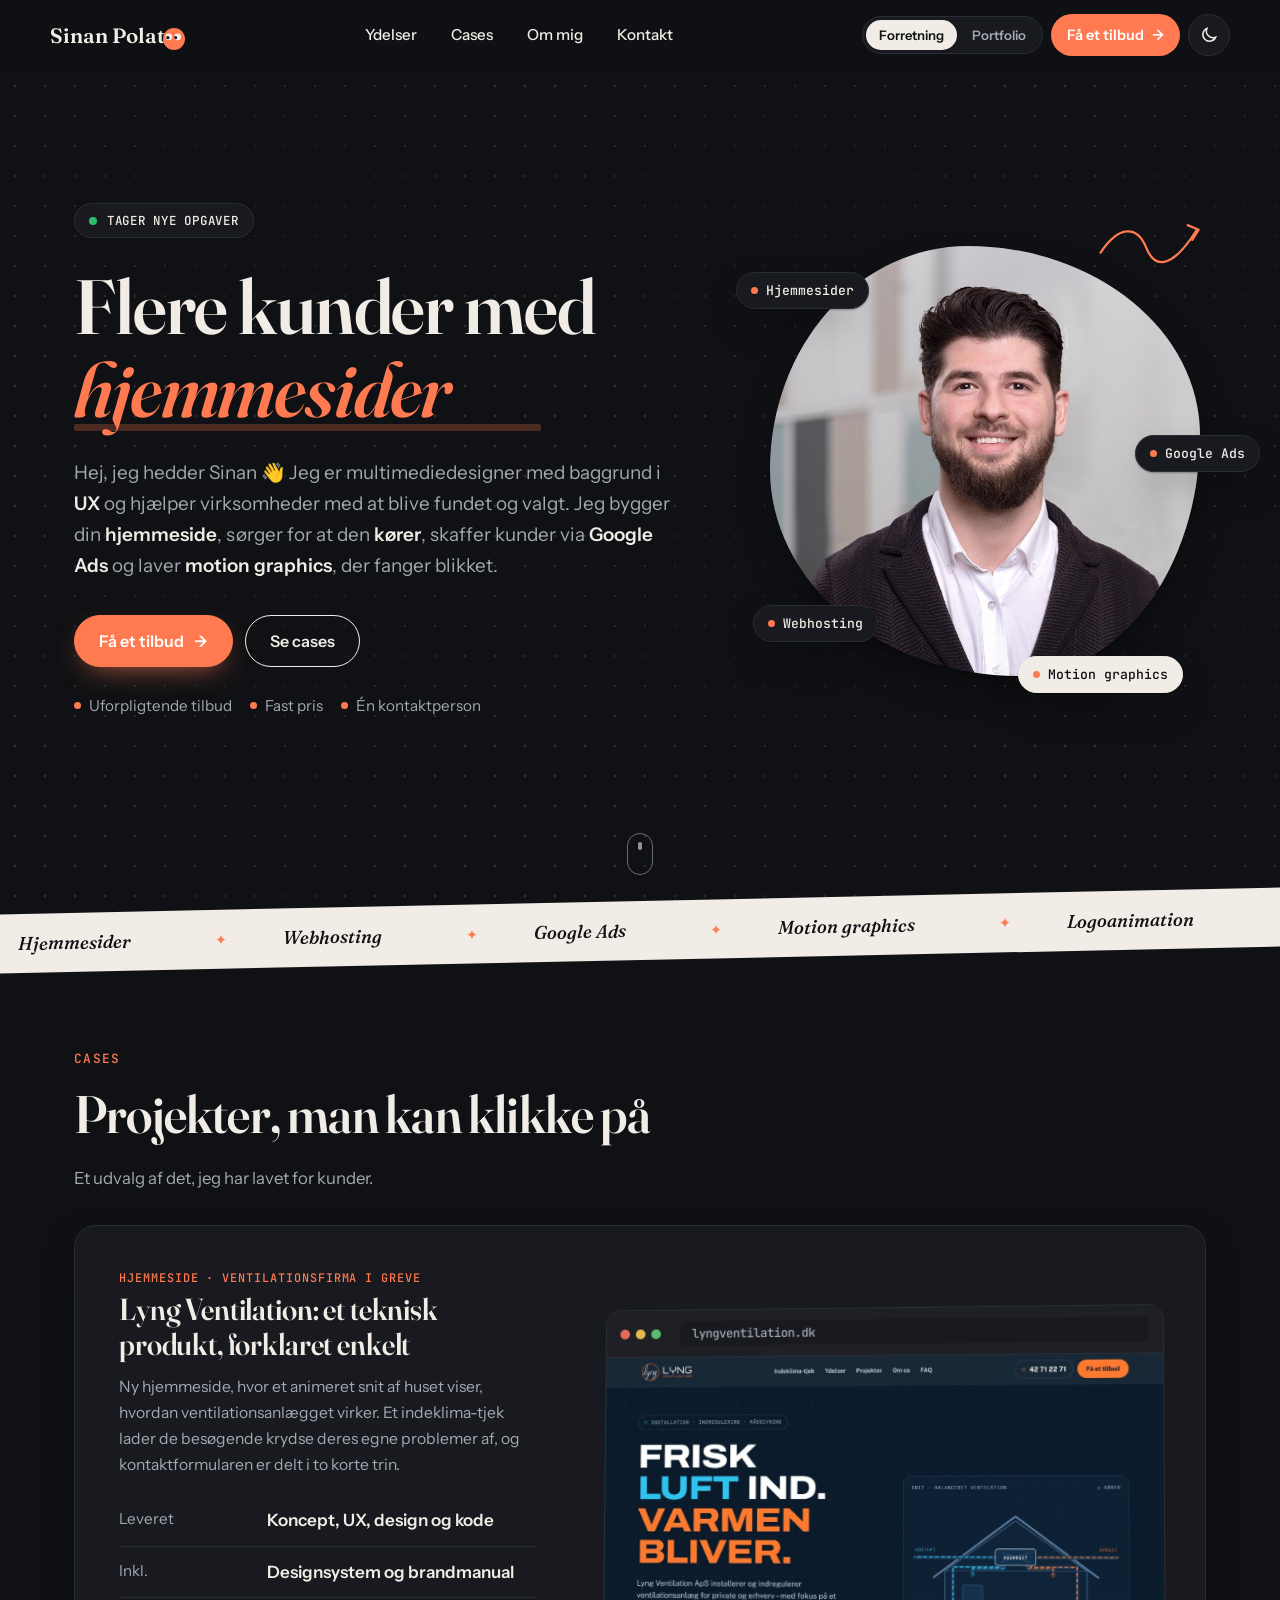
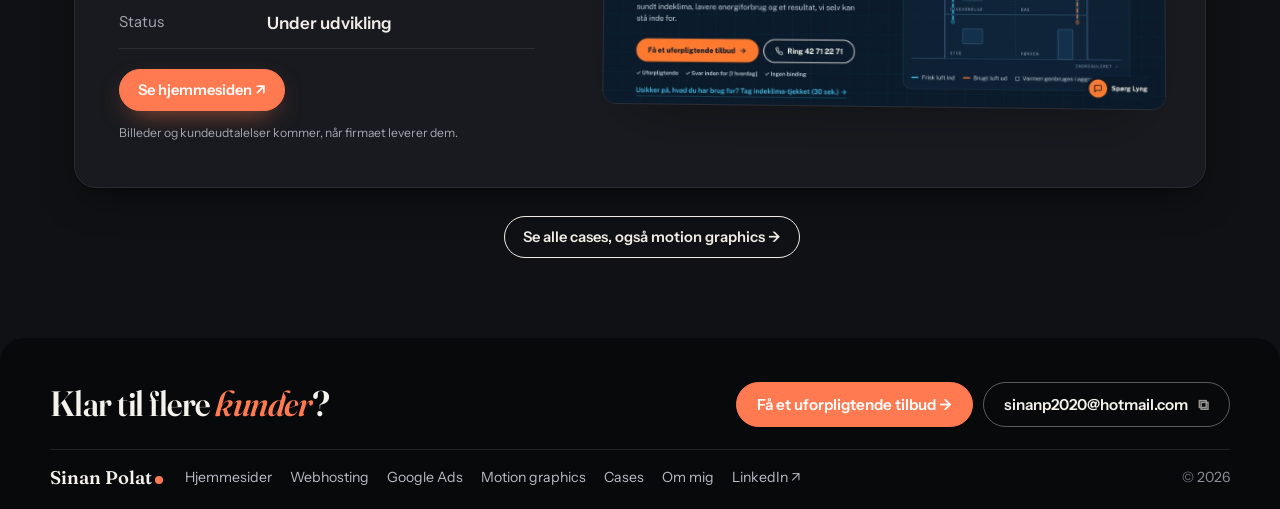
==== index.html @ a7963fed "Hurtig kontaktformular, rettelser og faner" ====
<!doctype html>
<html lang="da" data-theme="dark">
<head>
<meta charset="utf-8">
<meta name="viewport" content="width=device-width, initial-scale=1">
<title>Sinan Polat – hjemmesider, webhosting, Google Ads og motion graphics</title>
<meta name="description" content="Jeg hjælper virksomheder med hjemmesider, webhosting, Google Ads og motion graphics. Design og UX, der gør det let for kunderne at forstå, hvad du tilbyder, og tage kontakt.">
<link rel="canonical" href="https://sinanp.dk/">
<meta property="og:type" content="website">
<meta property="og:locale" content="da_DK">
<meta property="og:site_name" content="Sinan Polat">
<meta property="og:title" content="Sinan Polat – hjemmesider, webhosting, Google Ads og motion graphics">
<meta property="og:description" content="Jeg hjælper virksomheder med hjemmesider, webhosting, Google Ads og motion graphics. Design og UX, der gør det let for kunderne at forstå, hvad du tilbyder, og tage kontakt.">
<meta property="og:url" content="https://sinanp.dk/">
<meta property="og:image" content="https://sinanp.dk/assets/img/og.jpg">
<meta name="twitter:card" content="summary_large_image">
<meta name="theme-color" content="#101114">
<link rel="icon" href="assets/img/favicon.svg" type="image/svg+xml">
<link rel="apple-touch-icon" href="assets/img/apple-touch-icon.png">
<link rel="preconnect" href="https://fonts.googleapis.com">
<link rel="preconnect" href="https://fonts.gstatic.com" crossorigin>
<link rel="stylesheet" href="https://fonts.googleapis.com/css2?family=Fraunces:ital,opsz,wght@0,9..144,500..700;1,9..144,500..700&family=Instrument+Sans:wght@400;500;600&family=JetBrains+Mono:wght@500&display=swap">
<link rel="stylesheet" href="assets/base.css?v=4">
<link rel="stylesheet" href="assets/dot.css?v=4">
<link rel="stylesheet" href="assets/biz.css?v=4">
<script>
  /* Mørkt tema som standard. Har den besøgende valgt lyst, huskes det. */
  (function(){try{var t=localStorage.getItem('tema-sinanp');if(t==='light')document.documentElement.dataset.theme='light';}catch(e){}})();
</script>
<script type="application/ld+json">{"@context": "https://schema.org", "@graph": [{"@type": "ProfessionalService", "@id": "https://sinanp.dk/#business", "name": "Sinan Polat", "url": "https://sinanp.dk/", "image": "https://sinanp.dk/assets/img/og.jpg", "logo": "https://sinanp.dk/assets/img/apple-touch-icon.png", "description": "Hjemmesider, webhosting, Google Ads og motion graphics til virksomheder.", "email": "sinanp2020@hotmail.com", "areaServed": "DK", "sameAs": ["https://www.linkedin.com/in/sinan-polat-sp"], "hasOfferCatalog": {"@type": "OfferCatalog", "name": "Ydelser", "itemListElement": [{"@type": "Offer", "itemOffered": {"@type": "Service", "name": "Hjemmesider", "url": "https://sinanp.dk/ydelser/hjemmeside/"}}, {"@type": "Offer", "itemOffered": {"@type": "Service", "name": "Webhosting", "url": "https://sinanp.dk/ydelser/webhosting/"}}, {"@type": "Offer", "itemOffered": {"@type": "Service", "name": "Google Ads", "url": "https://sinanp.dk/ydelser/google-ads/"}}, {"@type": "Offer", "itemOffered": {"@type": "Service", "name": "Motion graphics", "url": "https://sinanp.dk/ydelser/motion-graphics/"}}]}}, {"@type": "WebSite", "@id": "https://sinanp.dk/#website", "url": "https://sinanp.dk/", "name": "Sinan Polat", "inLanguage": "da-DK"}]}</script>
</head>
<body>
<a class="skip" href="#indhold">Spring til indhold</a>
<div class="progress" aria-hidden="true"></div>
<header class="site-header">
  <a class="brand" href="./" aria-label="Sinan Polat – forside">Sinan Polat<span class="dot"></span></a>
  <nav class="nav" id="nav" aria-label="Hovedmenu"><a href="ydelser/">Ydelser</a><a href="cases/">Cases</a><a href="om/">Om mig</a><a href="kontakt/">Kontakt</a><a class="nav-switch" href="https://portfolio.sinanp.dk/">Portfolio ↗</a></nav>
  <div class="header-tools">
    <nav class="site-tabs" aria-label="Skift side"><a class="on" href="./" aria-current="true">Forretning</a><a href="https://portfolio.sinanp.dk/">Portfolio</a></nav>
    <a class="cv-link" href="kontakt/">Få et tilbud <span class="arr" aria-hidden="true">→</span></a>
    <button class="icon-btn" id="themeToggle" type="button" aria-label="Skift mellem lyst og mørkt tema">
      <svg class="i-sun" viewBox="0 0 24 24" aria-hidden="true"><circle cx="12" cy="12" r="4.2"/><path d="M12 2v2.5M12 19.5V22M2 12h2.5M19.5 12H22M4.9 4.9l1.8 1.8M17.3 17.3l1.8 1.8M4.9 19.1l1.8-1.8M17.3 6.7l1.8-1.8"/></svg>
      <svg class="i-moon" viewBox="0 0 24 24" aria-hidden="true"><path d="M20 14.5A8 8 0 0 1 9.5 4a8 8 0 1 0 10.5 10.5Z"/></svg>
    </button>
    <button class="icon-btn menu-btn" id="menuBtn" type="button" aria-label="Åbn menu" aria-expanded="false" aria-controls="nav"><span></span><span></span></button>
  </div>
</header>
<main id="top">
  <section class="hero" id="indhold">
    <canvas class="hero-field" aria-hidden="true"></canvas>
    <div class="hero-inner">
      <div class="hero-text">
        <p class="status reveal"><span class="pulse"></span>Tager nye opgaver</p>
        <h1 class="reveal">Flere kunder med <span class="rotator" aria-live="polite"><span class="rotator-word" data-words="hjemmesider|Google Ads|motion graphics|webhosting">hjemmesider</span></span></h1>
        <p class="lead reveal">Hej, jeg hedder Sinan 👋 Jeg er multimediedesigner med baggrund i <strong>UX</strong> og hjælper virksomheder med at blive fundet og valgt. Jeg bygger din <strong>hjemmeside</strong>, sørger for at den <strong>kører</strong>, skaffer kunder via <strong>Google Ads</strong> og laver <strong>motion graphics</strong>, der fanger blikket.</p>
        <p class="actions reveal">
          <a class="button magnetic" href="kontakt/">Få et tilbud <span aria-hidden="true">→</span></a>
          <a class="button ghost magnetic" href="#cases">Se cases</a>
        </p>
        <ul class="hero-trust reveal"><li>Uforpligtende tilbud</li><li>Fast pris</li><li>Én kontaktperson</li></ul>
      </div>
      <div class="hero-visual reveal" data-parallax>
        <div class="portrait"><img src="assets/img/sinan-polat.jpg" alt="Portræt af Sinan Polat" width="800" height="800"></div>
        <span class="chip c1" data-depth="18">Hjemmesider</span>
        <span class="chip c2" data-depth="-14">Google Ads</span>
        <span class="chip c3" data-depth="22">Webhosting</span>
        <span class="chip c4" data-depth="-20">Motion graphics</span>
        <svg class="scribble" viewBox="0 0 120 60" aria-hidden="true"><path d="M5 40c20-30 40-30 50-5s30 20 55-20"/><path d="M100 10l12 5-7 11"/></svg>
      </div>
    </div>
    <a class="scroll-hint" href="#cases" aria-label="Scroll ned"><span></span></a>
  </section>

  <div class="marquee" aria-label="Det kan jeg hjælpe med">
    <div class="marquee-track">
      <span>Hjemmesider</span><span>Webhosting</span><span>Google Ads</span><span>Motion graphics</span><span>Logoanimation</span><span>UX og brugerrejser</span><span>SEO</span><span>Video til sociale medier</span><span>Domæne og DNS</span><span>Hjemmesider</span><span>Webhosting</span><span>Google Ads</span><span>Motion graphics</span><span>Logoanimation</span><span>UX og brugerrejser</span><span>SEO</span><span>Video til sociale medier</span><span>Domæne og DNS</span>
    </div>
  </div>

  <section id="cases" class="section cases">
    <div class="section-head">
      <p class="eyebrow reveal">Cases</p>
      <h2 class="reveal">Projekter, man kan klikke på</h2>
      <p class="lead small reveal">Et udvalg af det, jeg har lavet for kunder.</p>
    </div>
    <div class="concept proto reveal">
      <div class="concept-side">
        <p class="kicker">Hjemmeside · Ventilationsfirma i Greve</p>
        <h3 class="proto-title">Lyng Ventilation: et teknisk produkt, forklaret enkelt</h3>
        <p class="proto-text">Ny hjemmeside, hvor et animeret snit af huset viser, hvordan ventilationsanlægget virker. Et indeklima-tjek lader de besøgende krydse deres egne problemer af, og kontaktformularen er delt i to korte trin.</p>
        <dl class="facts">
          <div><dt>Leveret</dt><dd>Koncept, UX, design og kode</dd></div>
          <div><dt>Inkl.</dt><dd>Designsystem og brandmanual</dd></div>
          <div><dt>Status</dt><dd>Under udvikling</dd></div>
        </dl>
        <p class="card-actions"><a class="button small" href="https://portfolio.sinanp.dk/lyng-ventilation/" target="_blank" rel="noopener">Se hjemmesiden ↗</a></p>
        <p class="mock-note">Billeder og kundeudtalelser kommer, når firmaet leverer dem.</p>
      </div>
      <a class="browser proto-shot" href="https://portfolio.sinanp.dk/lyng-ventilation/" target="_blank" rel="noopener" aria-label="Åbn Lyng Ventilations hjemmeside i en ny fane">
        <div class="browser-bar"><i></i><i></i><i></i><span>lyngventilation.dk</span></div>
        <div class="proto-frame"><img src="assets/img/lyng-ventilation.jpg" alt="Forsiden af Lyng Ventilations hjemmeside med overskriften Frisk luft ind. Varmen bliver." loading="lazy" width="1400" height="875"><span class="proto-cta">Se hjemmesiden ↗</span></div>
      </a>
    </div>
    <p class="see-all reveal"><a class="button ghost small" href="cases/">Se alle cases, også motion graphics →</a></p>
  </section>

</main>
<footer id="kontakt" class="contact mini">
  <div class="contact-inner">
    <div class="mini-cta">
      <h2>Klar til flere <em>kunder</em>?</h2>
      <div class="mini-actions">
        <a class="button light magnetic" href="kontakt/">Få et uforpligtende tilbud →</a>
        <button class="button ghost-light" type="button" id="copyMail"><span class="copy-label">sinanp2020@hotmail.com</span><span class="copy-ico" aria-hidden="true">⧉</span></button>
      </div>
    </div>
    <div class="mini-foot">
      <a class="foot-brand" href="./">Sinan Polat<i></i></a>
      <nav aria-label="Footer"><a href="ydelser/hjemmeside/">Hjemmesider</a><a href="ydelser/webhosting/">Webhosting</a><a href="ydelser/google-ads/">Google Ads</a><a href="ydelser/motion-graphics/">Motion graphics</a><a href="cases/">Cases</a><a href="om/">Om mig</a><a href="https://www.linkedin.com/in/sinan-polat-sp" target="_blank" rel="noopener">LinkedIn ↗</a></nav>
      <span class="fine-mini">© <span data-year>2026</span></span>
    </div>
  </div>
</footer>
<div class="toast" role="status" aria-live="polite"></div>
<div class="cta-bar" aria-label="Hurtig kontakt"><a class="button" href="kontakt/">Få et uforpligtende tilbud →</a></div>
<script src="assets/site.js?v=4" defer></script>
<script src="assets/dot.js?v=4" defer></script>
</body>
</html>
---- assets/base.css ----
/* =========================================================
   Sinan Polat – portfolio
   ========================================================= */
:root{
  --bg:#F5F2EC; --surface:#FFFFFF; --ink:#15171C; --muted:#5B606B; --line:#E2DDD3;
  --accent:#E9532B; --accent-ink:#FFFFFF; --tint:#ECE6DB; --stage:#E9E3D8;
  --shadow:0 1px 2px rgba(20,20,30,.06),0 12px 32px -12px rgba(20,20,30,.18);
  --serif:"Fraunces",Georgia,serif;
  --sans:"Instrument Sans","Helvetica Neue",Arial,sans-serif;
  --mono:"JetBrains Mono",ui-monospace,Menlo,monospace;
  --max:1180px; --r:14px;
  --ease:cubic-bezier(.2,.7,.2,1);
  color-scheme:light;
}
:root[data-theme="dark"]{
  --bg:#101114; --surface:#181A1F; --ink:#F1EDE6; --muted:#A3A7B0; --line:#2A2D34;
  --accent:#FF7A50; --accent-ink:#15171C; --tint:#1E2026; --stage:#1C1E24;
  --shadow:0 1px 2px rgba(0,0,0,.3),0 16px 40px -14px rgba(0,0,0,.6);
  color-scheme:dark;
}
@media (prefers-color-scheme:dark){
  :root:not([data-theme="light"]){
    --bg:#101114; --surface:#181A1F; --ink:#F1EDE6; --muted:#A3A7B0; --line:#2A2D34;
    --accent:#FF7A50; --accent-ink:#15171C; --tint:#1E2026; --stage:#1C1E24;
    --shadow:0 1px 2px rgba(0,0,0,.3),0 16px 40px -14px rgba(0,0,0,.6);
    color-scheme:dark;
  }
}

*{box-sizing:border-box}
html{scroll-behavior:smooth;scroll-padding-top:84px}
html{overflow-x:hidden}
@supports (overflow:clip){html{overflow-x:clip}}
body{margin:0;background:var(--bg);color:var(--ink);font:400 17px/1.65 var(--sans);-webkit-font-smoothing:antialiased;overflow-x:clip;transition:background .4s,color .4s}
img{max-width:100%}
a{color:inherit}
:focus-visible{outline:3px solid var(--accent);outline-offset:3px;border-radius:6px}
::selection{background:var(--accent);color:var(--accent-ink)}
h1,h2,h3{font-family:var(--serif);font-weight:600;line-height:1.08;margin:0;letter-spacing:-.015em;font-variation-settings:"opsz" 120}
h1{font-size:clamp(2.5rem,6vw,4.9rem)}
h2{font-size:clamp(2rem,4.2vw,3.3rem);margin-bottom:.45em}
h3{font-size:1.22rem;letter-spacing:-.005em}
em{font-style:italic;color:var(--accent)}
p{margin:0 0 1em;max-width:66ch}
.skip{position:absolute;left:-999px;top:8px;background:var(--ink);color:var(--bg);padding:8px 14px;border-radius:8px;z-index:200}
.skip:focus{left:8px}

/* ---------- progress + header ---------- */
.progress{position:fixed;inset:0 0 auto 0;height:3px;background:var(--accent);transform-origin:0 50%;transform:scaleX(0);z-index:100}
.site-header{position:sticky;top:0;z-index:50;display:flex;align-items:center;justify-content:space-between;gap:24px;padding:14px max(24px,calc((100vw - var(--max))/2));background:color-mix(in srgb,var(--bg) 78%,transparent);backdrop-filter:blur(14px);-webkit-backdrop-filter:blur(14px);border-bottom:1px solid transparent;transition:border-color .3s,background .4s}
.site-header.scrolled{border-color:var(--line)}
.brand{font:600 1.3rem var(--serif);text-decoration:none;display:inline-flex;align-items:center;gap:2px}
.brand .dot{width:8px;height:8px;border-radius:50%;background:var(--accent);margin-left:3px;margin-top:8px;transition:transform .4s var(--ease)}
.brand:hover .dot{transform:scale(1.8)}
.nav{display:flex;gap:6px}
.nav a{text-decoration:none;font-weight:500;font-size:.95rem;padding:8px 14px;border-radius:999px;transition:background .2s,color .2s}
.nav a:hover{background:var(--tint)}
.nav a.active{background:var(--ink);color:var(--bg)}
.header-tools{display:flex;gap:8px;align-items:center}
.icon-btn{width:42px;height:42px;border-radius:50%;border:1px solid var(--line);background:var(--surface);color:var(--ink);display:grid;place-items:center;cursor:pointer;transition:transform .3s var(--ease)}
.icon-btn:hover{transform:rotate(-15deg)}
.icon-btn svg{width:20px;height:20px;fill:none;stroke:currentColor;stroke-width:1.8;stroke-linecap:round}
.i-moon{display:none}
:root[data-theme="dark"] .i-sun{display:none} :root[data-theme="dark"] .i-moon{display:block}
@media (prefers-color-scheme:dark){:root:not([data-theme="light"]) .i-sun{display:none}:root:not([data-theme="light"]) .i-moon{display:block}}
.menu-btn{display:none}
.cv-link{display:inline-flex;align-items:center;gap:6px;height:42px;padding:0 16px;border-radius:999px;background:var(--ink);color:var(--bg);text-decoration:none;font:600 .9rem var(--sans);white-space:nowrap;transition:background .25s,color .25s}
.cv-link:hover{background:var(--accent);color:var(--accent-ink)}
.menu-btn span{display:block;width:16px;height:2px;background:currentColor;border-radius:2px;transition:transform .3s}
.menu-btn{flex-direction:column;justify-content:center;align-items:center;gap:5px}

/* ---------- buttons ---------- */
.button{display:inline-flex;align-items:center;gap:10px;background:var(--ink);color:var(--bg);text-decoration:none;font:600 1rem var(--sans);padding:15px 24px;border-radius:999px;border:1.5px solid var(--ink);cursor:pointer;transition:background .25s,color .25s,border-color .25s,transform .25s var(--ease)}
.button:hover{background:var(--accent);border-color:var(--accent);color:var(--accent-ink)}
.button.ghost{background:transparent;color:var(--ink)}
.button.ghost:hover{background:var(--ink);color:var(--bg);border-color:var(--ink)}
.button.light{background:#F5F2EC;color:#15171C;border-color:#F5F2EC}
.button.light:hover{background:var(--accent);border-color:var(--accent);color:#fff}
.button.ghost-light{background:transparent;color:#F5F2EC;border-color:rgba(245,242,236,.35)}
.button.ghost-light:hover{border-color:#F5F2EC;background:rgba(245,242,236,.08)}

/* ---------- hero ---------- */
.hero{position:relative;min-height:calc(100svh - 70px);display:flex;align-items:center;padding:40px 0 90px;overflow:hidden}
.hero-field{position:absolute;inset:0;width:100%;height:100%;pointer-events:none}
.hero-inner{position:relative;width:100%;max-width:var(--max);margin:0 auto;padding:0 24px;display:grid;grid-template-columns:1.25fr .9fr;gap:clamp(32px,6vw,80px);align-items:center}
.status{display:inline-flex;align-items:center;gap:10px;font:500 .78rem var(--mono);text-transform:uppercase;letter-spacing:.06em;background:var(--surface);border:1px solid var(--line);padding:8px 14px;border-radius:999px;margin-bottom:28px}
.pulse{width:8px;height:8px;border-radius:50%;background:#2DBE6C;box-shadow:0 0 0 0 rgba(45,190,108,.6);animation:pulse 2s infinite}
@keyframes pulse{70%{box-shadow:0 0 0 10px rgba(45,190,108,0)}100%{box-shadow:0 0 0 0 rgba(45,190,108,0)}}
.rotator{display:inline-block;position:relative;color:var(--accent);font-style:italic;white-space:nowrap}
.rotator-word{display:inline-block;transition:opacity .35s,transform .35s var(--ease),filter .35s}
.rotator-word.out{opacity:0;transform:translateY(-.35em);filter:blur(4px)}
.rotator-word.in{opacity:0;transform:translateY(.35em);filter:blur(4px)}
.rotator::after{content:"";position:absolute;left:0;right:0;bottom:.02em;height:.09em;background:currentColor;opacity:.25;border-radius:2px}
.lead{font-size:1.18rem;color:var(--muted);margin-top:1.3em;max-width:56ch}
.lead strong{color:var(--ink);font-weight:600}
.lead.small{font-size:1.05rem;margin-top:0}
.actions{display:flex;flex-wrap:wrap;gap:12px;margin-top:2em}

.hero-visual{position:relative;justify-self:center;width:min(100%,430px)}
.portrait{position:relative;aspect-ratio:1;border-radius:46% 54% 42% 58% / 52% 44% 56% 48%;overflow:hidden;box-shadow:var(--shadow);animation:blob 14s ease-in-out infinite;background:var(--tint)}
.portrait img{width:100%;height:100%;object-fit:cover;display:block;transform:scale(1.04)}
@keyframes blob{50%{border-radius:56% 44% 54% 46% / 44% 56% 44% 56%}}
.chip{position:absolute;font:500 .82rem var(--mono);background:var(--surface);color:var(--ink);border:1px solid var(--line);padding:9px 14px;border-radius:999px;box-shadow:var(--shadow);white-space:nowrap;transition:transform .5s var(--ease);will-change:transform}
.c1{top:6%;left:-8%} .c2{top:44%;right:-14%} .c3{bottom:8%;left:-4%} .c4{bottom:-4%;right:4%;background:var(--ink);color:var(--bg);border-color:var(--ink)}
.chip::before{content:"";display:inline-block;width:7px;height:7px;border-radius:50%;background:var(--accent);margin-right:8px;vertical-align:1px}
.scribble{position:absolute;top:-30px;right:-6px;width:110px;fill:none;stroke:var(--accent);stroke-width:2.5;stroke-linecap:round;stroke-linejoin:round;stroke-dasharray:260;stroke-dashoffset:260;animation:draw 1.6s .9s var(--ease) forwards}
@keyframes draw{to{stroke-dashoffset:0}}
.scroll-hint{position:absolute;left:50%;bottom:26px;width:26px;height:42px;border:1.5px solid var(--muted);border-radius:14px;transform:translateX(-50%);opacity:.6}
.scroll-hint span{position:absolute;left:50%;top:8px;width:4px;height:8px;margin-left:-2px;border-radius:2px;background:var(--ink);animation:wheel 1.8s infinite}
@keyframes wheel{0%{opacity:0;transform:translateY(0)}30%{opacity:1}100%{opacity:0;transform:translateY(12px)}}

/* ---------- marquee ---------- */
.marquee{overflow:hidden;background:var(--ink);color:var(--bg);padding:18px 0;transform:rotate(-1.2deg);margin:0 -10px;position:relative;z-index:2}
.marquee-track{display:flex;width:max-content;animation:marq 38s linear infinite}
.marquee:hover .marquee-track{animation-play-state:paused}
.marquee span{font:500 1.15rem var(--serif);font-style:italic;padding:0 28px;white-space:nowrap;display:flex;align-items:center;gap:56px}
.marquee span::after{content:"✦";font-style:normal;color:var(--accent);font-size:.9rem;margin-left:28px}
@keyframes marq{to{transform:translateX(-50%)}}

/* ---------- sections ---------- */
.section{max-width:var(--max);margin:0 auto;padding:clamp(72px,10vw,130px) 24px 0}
.eyebrow{font:500 .8rem var(--mono);text-transform:uppercase;letter-spacing:.1em;color:var(--accent);margin-bottom:18px}
.section-head{margin-bottom:44px}
.section-head.row{display:flex;justify-content:space-between;align-items:flex-end;gap:32px;flex-wrap:wrap}

/* about */
.about{display:grid;grid-template-columns:1fr 1.1fr;gap:clamp(32px,6vw,80px);align-items:center}
.about-photo{position:relative;border-radius:var(--r);overflow:hidden;box-shadow:var(--shadow);aspect-ratio:4/4.4}
.about-photo img{width:100%;height:100%;object-fit:cover;object-position:35% 50%;display:block;transition:transform 1.2s var(--ease)}
.about-photo:hover img{transform:scale(1.04)}
.photo-tag{position:absolute;left:16px;bottom:16px;font:500 .75rem var(--mono);background:rgba(21,23,28,.75);color:#fff;padding:7px 12px;border-radius:999px;backdrop-filter:blur(6px)}
.about-text p{color:var(--muted)} .about-text p strong{color:var(--ink)}
.principles{list-style:none;padding:0;margin:28px 0 0;display:grid;gap:10px}
.principles li{display:flex;align-items:center;gap:16px;padding:14px 18px;background:var(--surface);border:1px solid var(--line);border-radius:12px;font-weight:500;transition:transform .3s var(--ease),border-color .3s}
.principles li:hover{transform:translateX(6px);border-color:var(--accent)}
.principles span{font:500 .78rem var(--mono);color:var(--accent)}
.stats{grid-column:1/-1;display:grid;grid-template-columns:repeat(4,1fr);gap:16px;margin-top:24px}
.stat{padding:26px 22px;border-top:2px solid var(--ink)}
.stat strong{display:block;font:600 clamp(2.4rem,5vw,3.6rem)/1 var(--serif);letter-spacing:-.03em}
.stat span{color:var(--muted);font-size:.95rem}

/* bachelor concept */
.concept{display:grid;grid-template-columns:.8fr 1.2fr;gap:clamp(28px,5vw,64px);align-items:center;background:var(--surface);border:1px solid var(--line);border-radius:22px;padding:clamp(22px,4vw,44px);box-shadow:var(--shadow)}
.facts{display:grid;gap:0;margin:0 0 26px}
.facts div{display:grid;grid-template-columns:8.5rem 1fr;gap:12px;padding:11px 0;border-bottom:1px solid var(--line)}
.facts dt{color:var(--muted);font-size:.95rem} .facts dd{margin:0;font-weight:600}
.hint{font-size:.92rem;color:var(--muted);margin-bottom:12px}
.persona-tabs{display:flex;flex-wrap:wrap;gap:8px}
.persona-tabs button,.filters button,.toggle button{font:500 .92rem var(--sans);padding:10px 16px;border-radius:999px;border:1.5px solid var(--line);background:transparent;color:var(--ink);cursor:pointer;transition:all .25s var(--ease)}
.persona-tabs button:hover,.filters button:hover,.toggle button:hover{border-color:var(--ink)}
.persona-tabs button[aria-selected="true"],.filters button.on,.toggle button.on{background:var(--ink);color:var(--bg);border-color:var(--ink)}

.browser{border-radius:14px;overflow:hidden;border:1px solid var(--line);background:var(--bg);box-shadow:0 30px 60px -30px rgba(0,0,0,.35);transform:perspective(1200px) rotateY(-4deg) rotateX(2deg);transition:transform .6s var(--ease)}
.browser:hover{transform:none}
.browser-bar{display:flex;align-items:center;gap:6px;padding:11px 14px;background:var(--tint);border-bottom:1px solid var(--line)}
.browser-bar i{width:10px;height:10px;border-radius:50%;background:#E66A5C} .browser-bar i:nth-child(2){background:#E8B84A} .browser-bar i:nth-child(3){background:#5DBA6A}
.browser-bar span{margin-left:14px;font:500 .78rem var(--mono);color:var(--muted);background:var(--surface);padding:4px 12px;border-radius:6px;flex:1}
.browser-bar b{color:var(--accent);font-weight:500}
.browser-body{padding:26px clamp(18px,3vw,30px) 20px;transition:opacity .25s}
.browser-body.swap{opacity:0}
.mock-kicker{font:500 .74rem var(--mono);text-transform:uppercase;letter-spacing:.08em;color:var(--accent);margin-bottom:8px}
.mock-title{font-size:clamp(1.3rem,2.4vw,1.75rem);margin-bottom:16px}
.mock-search{display:flex;gap:10px;align-items:center;padding:12px 16px;border:1.5px solid var(--line);border-radius:10px;background:var(--surface);color:var(--muted);font-size:.92rem;margin-bottom:16px}
.mock-tasks{list-style:none;margin:0 0 18px;padding:0;display:grid;grid-template-columns:repeat(3,1fr);gap:8px}
.mock-tasks li{background:var(--surface);border:1px solid var(--line);border-radius:10px;padding:12px;font-size:.86rem;font-weight:500;line-height:1.3}
.mock-tasks li::before{content:"→";display:block;color:var(--accent);margin-bottom:6px}
.mock-chart{display:flex;align-items:flex-end;gap:8px;height:74px;padding:0 4px;border-bottom:1px solid var(--line)}
.mock-chart i{flex:1;background:var(--ink);opacity:.85;border-radius:4px 4px 0 0;height:20%;transition:height .6s var(--ease)}
.mock-chart i:nth-child(odd){background:var(--accent)}
.mock-note{font-size:.76rem;color:var(--muted);margin:12px 0 0}

/* process */
.process{display:grid;grid-template-columns:1.1fr .9fr;gap:clamp(24px,5vw,60px);align-items:center;margin-top:clamp(48px,7vw,80px)}
.diamond svg{width:100%;height:auto;overflow:visible}
.dd-shape{fill:none;stroke:var(--ink);stroke-width:1.5}
.dd-split{stroke:var(--line);stroke-dasharray:4 5}
.dd-zone{cursor:pointer;outline:none}
.dd-zone path{fill:var(--accent);opacity:0;transition:opacity .3s}
.dd-zone:hover path{opacity:.15}
.dd-zone.on path{opacity:.9}
.dd-zone:focus-visible path{opacity:.3;stroke:var(--accent);stroke-width:2}
.dd-zone text{font:600 15px var(--sans);fill:var(--ink);text-anchor:middle;pointer-events:none;transition:fill .3s}
.dd-zone.on text{fill:#fff}
.dd-caption{font:500 .76rem var(--mono);color:var(--muted);text-align:center;margin:14px auto 0}
.step-panel{background:var(--surface);border:1px solid var(--line);border-radius:18px;padding:28px;min-height:250px}
.step-num{font:500 .78rem var(--mono);color:var(--muted);margin-bottom:6px}
.step-title{font-size:1.8rem;margin-bottom:10px}
.step-text{color:var(--muted)}
.step-panel .fade{animation:fadeUp .45s var(--ease)}
@keyframes fadeUp{from{opacity:0;transform:translateY(8px)}}
.tags{list-style:none;padding:0;margin:14px 0 0;display:flex;flex-wrap:wrap;gap:6px}
.tags li{font:500 .74rem var(--mono);padding:5px 10px;border-radius:999px;background:var(--tint);color:var(--ink)}
.note{color:var(--muted);font-size:.9rem;margin-top:36px}

/* data demo */
.data-demo{display:grid;grid-template-columns:.85fr 1.15fr;gap:clamp(28px,6vw,72px);align-items:center}
.data-head p{color:var(--muted)}
.toggle{display:inline-flex;gap:6px;margin-top:8px;padding:5px;border:1px solid var(--line);border-radius:999px;background:var(--surface)}
.toggle button{border-color:transparent}
.bars{display:grid;gap:14px;background:var(--surface);border:1px solid var(--line);border-radius:22px;padding:clamp(20px,4vw,36px);box-shadow:var(--shadow)}
.bar-row{display:grid;grid-template-columns:9.5rem 1fr;gap:14px;align-items:center;cursor:default}
.bar-label{font-weight:500;font-size:.95rem}
.bar-track{position:relative;height:38px;background:var(--tint);border-radius:8px;overflow:hidden}
.bar-fill{position:absolute;inset:0 auto 0 0;width:0;background:var(--c);border-radius:8px;transition:width 1.1s var(--ease),filter .2s}
.bar-row:hover .bar-fill{filter:brightness(1.08) saturate(1.1)}
.bar-val{position:absolute;right:12px;top:50%;transform:translateY(-50%);font:500 .85rem var(--mono);color:var(--ink)}
.bar-total{font:500 .8rem var(--mono);color:var(--muted);margin:6px 0 0;text-align:right}

/* work */
.filters{display:flex;flex-wrap:wrap;gap:8px}
.work{display:grid;grid-template-columns:repeat(3,1fr);grid-auto-flow:dense;gap:28px}
.card{display:flex;flex-direction:column;background:var(--surface);border:1px solid var(--line);border-radius:18px;overflow:hidden;transition:transform .45s var(--ease),box-shadow .45s var(--ease),opacity .4s,border-color .3s}
.card:hover{box-shadow:var(--shadow);border-color:color-mix(in srgb,var(--accent) 40%,var(--line))}
.card.wide{grid-column:span 2}
.card.hide{display:none}
.card.pop{animation:pop .45s var(--ease)}
@keyframes pop{from{opacity:0;transform:scale(.96) translateY(10px)}}
.card-media{position:relative;display:grid;place-items:center;aspect-ratio:4/3.3;padding:26px;background:var(--stage);border:0;cursor:zoom-in;overflow:hidden;width:100%;isolation:isolate;--mx:50%;--my:50%}
.card.wide .card-media{aspect-ratio:auto;min-height:330px}
.card-media::before{content:"";position:absolute;inset:0;background:radial-gradient(420px circle at var(--mx) var(--my),color-mix(in srgb,var(--accent) 22%,transparent),transparent 60%);opacity:0;transition:opacity .3s}
.card-media:hover::before{opacity:1}
.card-media img{position:relative;z-index:1;max-height:100%;max-width:100%;object-fit:contain;box-shadow:0 2px 6px rgba(0,0,0,.1),0 18px 34px -16px rgba(0,0,0,.35);border-radius:3px;transition:transform .6s var(--ease)}
.card.wide .card-media img{max-height:280px}
.card-media:hover img{transform:translateY(-6px) rotate(-1.2deg) scale(1.03)}
.card-media.stack img{outline:0}
.card-media.stack::after{content:"";position:absolute;z-index:0;width:var(--sw,60%);height:var(--sh,70%);background:var(--surface);border-radius:3px;box-shadow:0 4px 18px -8px rgba(0,0,0,.3);transform:rotate(4deg) translate(10px,6px);opacity:0;transition:opacity .4s,transform .6s var(--ease)}
.card-media.stack:hover::after{opacity:1;transform:rotate(6deg) translate(18px,8px)}
.logo-media img{width:70%;box-shadow:none;background:transparent}
.badge{position:absolute;top:14px;left:14px;font:500 .72rem var(--mono);background:var(--ink);color:var(--bg);padding:5px 10px;border-radius:999px;z-index:2}
.card-body{padding:22px 24px 26px;display:flex;flex-direction:column;flex:1}
.card-body h3{margin-bottom:8px}
.card-body p{color:var(--muted);font-size:.95rem;margin-bottom:.7em}
.card-body .role{color:var(--ink);font-size:.92rem;padding:10px 12px;border-left:3px solid var(--accent);background:var(--tint);border-radius:0 8px 8px 0}
.card-body .role b{color:var(--accent);font-weight:600}
.card-body .tags{margin-top:auto;padding-top:8px}

/* skills */
.skills{display:grid;grid-template-columns:repeat(3,1fr);gap:20px}
.skill{position:relative;padding:30px 26px;background:var(--surface);border:1px solid var(--line);border-radius:18px;transition:transform .4s var(--ease),border-color .3s;overflow:hidden}
.skill:hover{transform:translateY(-6px);border-color:var(--accent)}
.skill-ico{display:grid;place-items:center;width:52px;height:52px;border-radius:14px;background:var(--ink);color:var(--bg);font:600 1.1rem var(--mono);margin-bottom:22px;transition:background .3s,transform .5s var(--ease)}
.skill:hover .skill-ico{background:var(--accent);transform:rotate(-8deg)}
.skill h3{margin-bottom:8px} .skill p{color:var(--muted);margin:0;font-size:.97rem}

/* contact */
.contact{margin-top:clamp(80px,12vw,150px);background:#15171C;color:#F5F2EC;padding:clamp(70px,10vw,120px) 24px 50px;border-radius:32px 32px 0 0}
:root[data-theme="dark"] .contact{background:#08090B}
.contact-inner{max-width:var(--max);margin:0 auto}
.contact .big{font-size:clamp(2.6rem,7vw,5.6rem);max-width:14ch;margin-bottom:.35em}
.contact em{color:#FF7A50}
.contact p{color:#B9BDC6}
.contact-actions{display:flex;flex-wrap:wrap;gap:12px;margin:34px 0 60px}
.copy-ico{opacity:.6}
.fine{font-size:.85rem;border-top:1px solid rgba(255,255,255,.12);padding-top:24px;max-width:none;color:#8A8F99 !important}

/* ---------- viewer ---------- */
.viewer{position:fixed;inset:0;z-index:300;background:rgba(10,11,14,.94);backdrop-filter:blur(8px);display:grid;grid-template-rows:auto 1fr auto;color:#F5F2EC;animation:vin .3s var(--ease)}
.viewer[hidden]{display:none}
@keyframes vin{from{opacity:0}}
.viewer-top{display:flex;justify-content:space-between;align-items:center;gap:16px;padding:16px clamp(16px,3vw,28px);flex-wrap:wrap}
.viewer-title{font:600 1.15rem var(--serif);margin:0}
.viewer-count{font:500 .78rem var(--mono);color:#A3A7B0;margin:2px 0 0}
.viewer-actions{display:flex;gap:8px;flex-wrap:wrap}
.vbtn{display:inline-flex;align-items:center;font:500 .9rem var(--sans);color:#F5F2EC;text-decoration:none;padding:9px 16px;border-radius:999px;border:1px solid rgba(255,255,255,.22);background:transparent;cursor:pointer;transition:background .2s}
.vbtn:hover{background:rgba(255,255,255,.1)}
.vbtn#viewerOpen{background:#FF7A50;border-color:#FF7A50;color:#15171C;font-weight:600}
.vbtn.close{width:40px;justify-content:center;padding:9px 0}
.vbtn[hidden]{display:none}
.viewer-stage{position:relative;display:grid;place-items:center;min-height:0;padding:0 70px}
.viewer-img{max-width:100%;max-height:calc(100vh - 190px);max-height:calc(100dvh - 190px);object-fit:contain;box-shadow:0 30px 80px rgba(0,0,0,.5);border-radius:3px;background:#fff;transition:opacity .25s,transform .35s var(--ease)}
.viewer-img.loading{opacity:.2;transform:scale(.98)}
.vnav{position:absolute;top:50%;transform:translateY(-50%);width:52px;height:52px;border-radius:50%;border:1px solid rgba(255,255,255,.2);background:rgba(255,255,255,.06);color:#fff;font-size:2rem;line-height:1;cursor:pointer;transition:background .2s}
.vnav:hover{background:rgba(255,255,255,.16)}
.vnav.prev{left:14px} .vnav.next{right:14px}
.vnav[hidden]{display:none}
.viewer-thumbs{display:flex;gap:8px;overflow-x:auto;padding:14px clamp(16px,3vw,28px) 18px;scrollbar-width:thin}
.viewer-thumbs button{flex:0 0 auto;height:64px;padding:0;border:2px solid transparent;border-radius:4px;background:none;cursor:pointer;opacity:.5;transition:opacity .2s,border-color .2s}
.viewer-thumbs button img{height:100%;display:block;border-radius:2px}
.viewer-thumbs button.on{opacity:1;border-color:#FF7A50}
.viewer-thumbs button:hover{opacity:.9}

/* ---------- bot ---------- */
.bot{position:fixed;right:20px;bottom:20px;z-index:90;display:flex;flex-direction:column;align-items:flex-end;gap:12px}
.bot-btn{display:flex;align-items:center;gap:10px;padding:5px 18px 5px 5px;border-radius:999px;border:1px solid var(--line);background:var(--surface);color:var(--ink);font:600 .92rem var(--sans);cursor:pointer;box-shadow:var(--shadow);transition:transform .3s var(--ease)}
.bot-btn:hover{transform:translateY(-3px)}
.bot-btn img{width:44px;height:44px;border-radius:50%;object-fit:cover}
.bot-btn.hidden{transform:translateY(120px);pointer-events:none}
.bot-panel{width:min(360px,calc(100vw - 40px));max-height:min(540px,70vh);display:flex;flex-direction:column;background:var(--surface);border:1px solid var(--line);border-radius:20px;box-shadow:0 30px 70px -20px rgba(0,0,0,.4);overflow:hidden;animation:fadeUp .35s var(--ease);transform-origin:bottom right}
.bot-panel[hidden]{display:none}
.bot-head{display:flex;align-items:center;gap:12px;padding:14px 16px;border-bottom:1px solid var(--line)}
.bot-head img{width:36px;height:36px;border-radius:50%;object-fit:cover}
.bot-head div{flex:1;display:flex;flex-direction:column;line-height:1.2}
.bot-head span{font-size:.76rem;color:var(--muted)}
.bot-x{border:0;background:none;color:var(--muted);font-size:1rem;cursor:pointer;padding:6px}
.bot-log{flex:1;overflow-y:auto;padding:16px;display:flex;flex-direction:column;gap:10px}
.msg{max-width:85%;padding:10px 14px;border-radius:16px;font-size:.92rem;line-height:1.45;animation:fadeUp .3s var(--ease)}
.msg.me{align-self:flex-end;background:var(--ink);color:var(--bg);border-bottom-right-radius:4px}
.msg.him{align-self:flex-start;background:var(--tint);border-bottom-left-radius:4px}
.msg.him a{color:var(--accent)}
.typing{display:inline-flex;gap:4px} .typing i{width:6px;height:6px;border-radius:50%;background:var(--muted);animation:blink 1s infinite} .typing i:nth-child(2){animation-delay:.15s} .typing i:nth-child(3){animation-delay:.3s}
@keyframes blink{50%{opacity:.2}}
.bot-chips{display:flex;flex-wrap:wrap;gap:6px;padding:12px 16px 16px;border-top:1px solid var(--line)}
.bot-chips button{font:500 .82rem var(--sans);padding:7px 12px;border-radius:999px;border:1px solid var(--line);background:transparent;color:var(--ink);cursor:pointer;transition:all .2s}
.bot-chips button:hover{background:var(--ink);color:var(--bg);border-color:var(--ink)}

/* toast */
.toast{visibility:hidden;position:fixed;left:50%;bottom:28px;transform:translate(-50%,120px);background:var(--ink);color:var(--bg);padding:12px 20px;border-radius:999px;font-weight:500;z-index:400;transition:transform .4s var(--ease);pointer-events:none}
.toast.show{visibility:visible;transform:translate(-50%,0)}

/* ---------- reveal ---------- */
.js .reveal{opacity:0;transform:translateY(26px);transition:opacity .8s var(--ease),transform .8s var(--ease);transition-delay:var(--d,0s)}
.js .reveal.seen{opacity:1;transform:none}

/* ---------- responsive ---------- */
@media (max-width:1200px){
  .c2{right:-4%} .c1{left:-4%}
}
@media (max-width:980px){
  .hero-inner{grid-template-columns:1fr}
  .hero-visual{width:min(78%,360px);order:-1;margin-top:20px}
  .about,.concept,.process,.data-demo{grid-template-columns:1fr}
  .about-photo{aspect-ratio:4/3}
  .stats{grid-template-columns:repeat(2,1fr)}
  .work{grid-template-columns:1fr 1fr}
  .skills{grid-template-columns:1fr}
  .browser{transform:none}
}
@media (max-width:760px){
  .menu-btn{display:flex}
  .nav{position:fixed;inset:70px 12px auto 12px;flex-direction:column;background:var(--surface);border:1px solid var(--line);border-radius:18px;padding:10px;box-shadow:var(--shadow);transform:translateY(-12px);opacity:0;pointer-events:none;transition:all .3s var(--ease)}
  .nav.open{transform:none;opacity:1;pointer-events:auto}
  .nav a{padding:14px 16px;font-size:1.05rem}
  .menu-btn[aria-expanded="true"] span:first-child{transform:translateY(3.5px) rotate(45deg)}
  .menu-btn[aria-expanded="true"] span:last-child{transform:translateY(-3.5px) rotate(-45deg)}
}
@media (max-width:640px){
  .cv-link{height:42px;padding:0 13px;font-size:.82rem}
  body{font-size:16px}
  .hero{min-height:auto;padding:24px 0 64px}
  .chip{font-size:.72rem;padding:7px 11px}
  .c1{left:-6%} .c2{right:-8%} .c3{left:-6%}
  .work{grid-template-columns:1fr}
  .card.wide{grid-column:auto}
  .card.wide .card-media{min-height:0;aspect-ratio:4/3}
  .card.wide .card-media img{max-height:100%}
  .mock-tasks{grid-template-columns:1fr}
  .bar-row{grid-template-columns:1fr;gap:6px}
  .facts div{grid-template-columns:1fr;gap:2px}
  .viewer-stage{padding:0 8px}
  .vnav{top:auto;bottom:8px;transform:none;width:44px;height:44px}
  .bot-btn span{display:none}
  .bot-btn{padding:5px}
  .scroll-hint{display:none}
}
@media (prefers-reduced-motion:reduce){
  *,*::before,*::after{animation-duration:.01ms !important;animation-iteration-count:1 !important;transition-duration:.01ms !important}
  html{scroll-behavior:auto}
  .js .reveal{opacity:1;transform:none}
  .scribble{stroke-dashoffset:0}
}
/* ---------- v4: feature-case, uddannelse ---------- */
.button.small{padding:11px 18px;font-size:.92rem}
.kicker{font:500 .74rem var(--mono)!important;text-transform:uppercase;letter-spacing:.08em;color:var(--accent)!important;margin-bottom:6px!important}
.card.feature{grid-column:1/-1;display:grid;grid-template-columns:1.25fr 1fr}
.card.feature .card-media{aspect-ratio:auto;min-height:100%;padding:34px 30px;display:flex;flex-direction:column;justify-content:center;align-items:stretch}
.card.feature .card-media img{max-height:none;width:100%;border-radius:0 0 8px 8px;box-shadow:0 18px 40px -18px rgba(0,0,0,.4)}
.card.feature .card-media:hover img{transform:translateY(-4px)}
.mini-bar{position:relative;z-index:1;display:flex;align-items:center;gap:5px;background:var(--surface);border-radius:8px 8px 0 0;padding:8px 12px;border-bottom:1px solid var(--line)}
.mini-bar i{width:8px;height:8px;border-radius:50%;background:#E66A5C}.mini-bar i:nth-child(2){background:#E8B84A}.mini-bar i:nth-child(3){background:#5DBA6A}
.mini-bar span{margin-left:10px;font:500 .72rem var(--mono);color:var(--muted)}
.card.feature .card-body{padding:30px 32px 32px}
.card.feature h3{font-size:1.55rem;line-height:1.15}
.checks{list-style:none;padding:0;margin:0 0 .9em;display:grid;gap:8px}
.checks li{position:relative;padding-left:24px;color:var(--muted);font-size:.93rem}
.checks li::before{content:"✓";position:absolute;left:0;top:0;color:var(--accent);font-weight:700}
.checks b{color:var(--ink)}
.card-actions{display:flex;flex-wrap:wrap;gap:10px;margin:6px 0 4px!important}
.edu-grid{display:grid;gap:40px}
.timeline{list-style:none;margin:0;padding:22px 0 0;border-top:2px solid var(--line);display:grid;grid-template-columns:repeat(5,1fr);gap:20px}
.timeline li{position:relative;display:flex;flex-direction:column;gap:3px}
.timeline li::before{content:"";position:absolute;left:0;top:-30px;width:12px;height:12px;border-radius:50%;background:var(--bg);border:2px solid var(--muted)}
.timeline li.now::before{background:var(--accent);border-color:var(--accent);box-shadow:0 0 0 5px color-mix(in srgb,var(--accent) 22%,transparent)}
.timeline .when{font:500 .72rem var(--mono);color:var(--accent);text-transform:uppercase;letter-spacing:.05em}
.timeline b{font-family:var(--serif);font-weight:600;font-size:1.02rem;line-height:1.25}
.timeline span:last-child{color:var(--muted);font-size:.88rem}
.school{display:grid;grid-template-columns:repeat(3,1fr);gap:20px}
.school-card .card-media{aspect-ratio:4/3}
.grade{position:absolute;right:14px;top:12px;z-index:3;padding:6px 12px;border-radius:999px;background:var(--accent);color:#fff;font:500 .74rem var(--mono);letter-spacing:.04em;box-shadow:0 8px 20px -6px rgba(0,0,0,.35)}
.grade b{font:700 1rem var(--serif);margin-left:3px}
.mini-list{list-style:none;padding:0;margin:0 0 .6em;display:grid;gap:8px}
.mini-list li{font-size:.9rem;color:var(--muted);padding-left:14px;position:relative}
.mini-list li::before{content:"";position:absolute;left:0;top:.6em;width:6px;height:6px;border-radius:50%;background:var(--accent)}
.mini-list b{color:var(--ink)}
.more{margin:10px 0 0!important}
.more a{color:var(--accent);font-weight:600;font-size:.92rem;text-decoration:none}
.more a:hover{text-decoration:underline}
@media (max-width:1100px){.school{grid-template-columns:1fr 1fr}.timeline{grid-template-columns:repeat(3,1fr);row-gap:40px}}
@media (max-width:640px){.timeline{grid-template-columns:1fr;border-top:0;border-left:2px solid var(--line);padding:0 0 0 22px;row-gap:22px}.timeline li::before{left:-29px;top:4px}}
@media (max-width:980px){.card.feature{grid-template-columns:1fr}.card.feature .card-media{min-height:0}}
@media (max-width:640px){.school{grid-template-columns:1fr}.card.feature .card-body{padding:22px 22px 26px}.card.feature .card-media{padding:20px 14px}}
.brand{white-space:nowrap}
@media (max-width:640px){.cv-link .long{display:none}}
@media (max-width:1100px) and (min-width:761px){.nav a{padding:8px 10px;font-size:.9rem}.cv-link .long{display:none}}

/* Filter: skjul kort, uanset hvilken display-type kortet ellers har (fx .card.feature) */
.card.hide{display:none !important}

/* ---------- Bachelor: rigtig Valg.dk-prototype ---------- */
.concept.proto{grid-template-columns:.85fr 1.15fr}
.proto-title{font-size:clamp(1.4rem,2.4vw,1.9rem);line-height:1.15;margin-bottom:12px}
.proto-text{color:var(--muted);font-size:.98rem}
.concept.proto .facts{margin:18px 0 20px}
.proto-shot{display:block;text-decoration:none;color:inherit}
.proto-frame{position:relative;overflow:hidden;background:#F3F6F9}
.proto-frame img{display:block;width:100%;height:auto;transition:transform .8s var(--ease)}
.proto-shot:hover .proto-frame img{transform:scale(1.025)}
.proto-cta{position:absolute;right:16px;bottom:16px;background:var(--ink);color:var(--bg);font:600 .88rem var(--sans);padding:10px 16px;border-radius:999px;box-shadow:var(--shadow);opacity:0;transform:translateY(8px);transition:opacity .3s,transform .3s var(--ease)}
.proto-shot:hover .proto-cta,.proto-shot:focus-visible .proto-cta{opacity:1;transform:none}
@media (hover:none){.proto-cta{opacity:1;transform:none}}
@media (max-width:980px){.concept.proto{grid-template-columns:1fr}.concept.proto .proto-shot{order:-1}}
.browser-bar span{white-space:nowrap;overflow:hidden;text-overflow:ellipsis;min-width:0}

/* ---------- v7: kompakt galleri, motion-sektion ---------- */
/* Materialer fra KOMBIT: feature-casen står stadig stort, resten bliver små fliser.
   Beskrivelse og "Min rolle" vises i stedet i vieweren, når man åbner et projekt. */
.work.compact{grid-template-columns:repeat(5,1fr);gap:18px}
.work.compact .card.wide{grid-column:auto}
.work.compact .card:not(.feature) .card-media{aspect-ratio:4/3.4;padding:16px;min-height:0}
.work.compact .card:not(.feature) .card-media img{max-height:100%}
.work.compact .card:not(.feature) .card-body{padding:12px 14px 15px}
.work.compact .card:not(.feature) .card-body h3{font-size:.98rem;line-height:1.25;margin:0}
.work.compact .card:not(.feature) .card-body > :not(h3){display:none}
.work.compact .card:not(.feature) .badge{top:8px;left:8px;font-size:.62rem;padding:3px 8px}
.work.compact .card:not(.feature){border-radius:14px}
@media (max-width:980px){.work.compact{grid-template-columns:1fr 1fr}}
.viewer-desc{margin:8px 0 0;max-width:78ch;font-size:.88rem;line-height:1.5;color:#B9BDC6}
.viewer-desc:empty{display:none}
.viewer-desc span{display:block;margin-top:4px;color:#E4E1DB}
.viewer-desc b{color:#FF7A50;font-weight:600}
.viewer:has(.viewer-desc:not(:empty)) .viewer-img{max-height:calc(100vh - 270px);max-height:calc(100dvh - 270px)}

/* Motion */
.motion{display:grid;grid-template-columns:1fr 1fr;gap:28px}
.mcard{display:flex;flex-direction:column;background:var(--surface);border:1px solid var(--line);border-radius:18px;overflow:hidden;transition:box-shadow .45s var(--ease),border-color .3s}
.mcard:hover{box-shadow:var(--shadow);border-color:color-mix(in srgb,var(--accent) 40%,var(--line))}
.mcard figure{margin:0}
.mfeature{grid-column:1/-1;display:grid;grid-template-columns:1.25fr 1fr}
.mmedia{position:relative;background:var(--stage)}
.mmedia.hika{display:flex;gap:clamp(14px,2.4vw,28px);justify-content:center;align-items:center;padding:clamp(22px,3.4vw,40px) clamp(16px,3vw,34px)}
.mmedia .phone{position:relative;width:min(42%,250px);aspect-ratio:9/16;border-radius:22px;overflow:hidden;background:#000;box-shadow:0 2px 6px rgba(0,0,0,.12),0 26px 50px -20px rgba(0,0,0,.45);border:5px solid #15171C}
.mmedia .phone video{width:100%;height:100%;object-fit:cover;display:block}
.mmedia .print{width:min(40%,240px);aspect-ratio:2/3;transform:rotate(2.5deg);box-shadow:0 2px 6px rgba(0,0,0,.1),0 22px 40px -18px rgba(0,0,0,.4);transition:transform .6s var(--ease)}
.mmedia .print img{width:100%;height:100%;object-fit:cover;display:block;border-radius:3px}
.mfeature:hover .print{transform:rotate(1deg) translateY(-6px)}
.mmedia.wide16{aspect-ratio:16/9;background:#101114}
.mmedia.wide16 video{width:100%;height:100%;object-fit:cover;display:block}
.mbody{padding:22px 24px 26px;display:flex;flex-direction:column;flex:1}
.mfeature .mbody{padding:30px 32px 32px;justify-content:center}
.mbody h3{margin-bottom:8px}
.mfeature .mbody h3{font-size:1.55rem;line-height:1.15}
.mbody p{color:var(--muted);font-size:.95rem;margin-bottom:.7em}
.mbody .role{color:var(--ink);font-size:.92rem;padding:10px 12px;border-left:3px solid var(--accent);background:var(--tint);border-radius:0 8px 8px 0}
.mbody .role b{color:var(--accent);font-weight:600}
.mbody .made{margin:auto 0 0;padding-top:6px;display:flex;align-items:center;gap:8px;font:500 .74rem var(--mono);letter-spacing:.02em;color:var(--muted)}
.mbody .made::before{content:"";width:8px;height:8px;border-radius:50%;background:var(--accent);flex:none}
.msound{position:absolute;right:12px;bottom:12px;z-index:2;width:40px;height:40px;border-radius:50%;border:0;display:grid;place-items:center;cursor:pointer;background:rgba(16,17,20,.62);color:#F5F2EC;backdrop-filter:blur(6px);-webkit-backdrop-filter:blur(6px);transition:background .2s,transform .3s var(--ease)}
.msound:hover{background:var(--accent);transform:scale(1.06)}
.msound svg{width:20px;height:20px;fill:none;stroke:currentColor;stroke-width:1.8;stroke-linecap:round;stroke-linejoin:round}
.msound .spk{fill:currentColor;stroke:none}
.msound .on{display:none}
.msound[aria-pressed="true"] .on{display:block}
.msound[aria-pressed="true"] .off{display:none}
@media (max-width:980px){.mfeature{grid-template-columns:1fr}}
@media (max-width:760px){.motion{grid-template-columns:1fr}}

/* ---------- v8: Valg.dk – fra research til prototype ---------- */
.proto-steps{list-style:none;padding:0;margin:clamp(24px,4vw,36px) 0 0;display:grid;grid-template-columns:repeat(4,1fr);gap:16px}
.proto-steps li{position:relative;display:flex;flex-direction:column;gap:6px;padding:20px 20px 22px;border:1px solid var(--line);border-radius:16px;background:var(--surface)}
.proto-steps .ps-num{font:500 .74rem var(--mono);letter-spacing:.08em;color:var(--accent)}
.proto-steps b{font:600 1.1rem/1.2 var(--serif)}
.proto-steps p{margin:0;color:var(--muted);font-size:.9rem;line-height:1.5}
.proto-steps li.ai{border-color:color-mix(in srgb,var(--accent) 50%,var(--line));background:color-mix(in srgb,var(--accent) 6%,var(--surface))}
.proto-steps li:not(:last-child)::after{content:"";position:absolute;right:-12px;top:50%;width:8px;height:8px;border-radius:50%;background:var(--accent);transform:translateY(-50%);z-index:1}
@media (max-width:980px){.proto-steps{grid-template-columns:1fr 1fr}.proto-steps li:nth-child(2)::after{display:none}}
@media (max-width:560px){.proto-steps{grid-template-columns:1fr}.proto-steps li::after{display:none}}

/* ---------- v9: udvalgte cases, kortere side ---------- */
/* Mindre luft mellem sektionerne, så arbejdsgivere hurtigere når frem til indholdet */
.section{padding-top:clamp(56px,7vw,96px)}
.section-head{margin-bottom:32px}

/* Cases: Valg.dk øverst, Lyng og Feedback Flow side om side */
.case-grid{display:grid;grid-template-columns:1fr 1fr;gap:24px;margin-top:40px}
.case{display:flex;flex-direction:column;background:var(--surface);border:1px solid var(--line);border-radius:18px;overflow:hidden;transition:box-shadow .45s var(--ease),border-color .3s,transform .45s var(--ease)}
.case:hover{box-shadow:var(--shadow);border-color:color-mix(in srgb,var(--accent) 40%,var(--line))}
.case .case-media{position:relative;display:block;width:100%;aspect-ratio:auto;padding:22px 22px 0;background:var(--stage);border:0;text-decoration:none;color:inherit;overflow:hidden;cursor:pointer}
.case .card-media.case-media{place-items:initial;cursor:zoom-in}
.case .case-media .mini-bar{border-radius:10px 10px 0 0}
.case .case-media img{display:block;width:100%;height:auto;aspect-ratio:16/10;object-fit:cover;object-position:top center;border-radius:0;box-shadow:0 18px 40px -20px rgba(0,0,0,.45);max-height:none;transition:transform .7s var(--ease)}
.case .case-media:hover img{transform:translateY(-4px)}
.case .badge{top:auto;bottom:14px;left:14px}
.case-media .proto-cta{z-index:3}
.case-media:hover .proto-cta,.case-media:focus-visible .proto-cta{opacity:1;transform:none}
.case .card-body{padding:22px 24px 24px;display:flex;flex-direction:column;flex:1}
.case h3{font-size:1.3rem;line-height:1.2;margin-bottom:8px}
.case .card-body p{color:var(--muted);font-size:.95rem;margin-bottom:.8em}
.case .card-body .role{color:var(--ink);font-size:.92rem;padding:10px 12px;border-left:3px solid var(--accent);background:var(--tint);border-radius:0 8px 8px 0}
.case .card-body .role b{color:var(--accent);font-weight:600}
.case .card-actions{margin-top:auto!important;padding-top:6px}
.steps-label{font:500 .74rem var(--mono);text-transform:uppercase;letter-spacing:.08em;color:var(--muted);margin:28px 0 0}
.cases .proto-steps{margin-top:14px;gap:14px}
.cases .proto-steps li{padding:16px 18px 18px}
.small-note{margin-top:16px;font-size:.84rem}
@media (max-width:860px){.case-grid{grid-template-columns:1fr}}

/* Motion: hovedværket til venstre, de to videoer stablet til højre */
.motion.compact-motion{grid-template-columns:1.1fr 1fr;gap:22px;align-items:start}
.compact-motion .mfeature{grid-column:1;grid-row:1 / span 2;grid-template-columns:1fr}
.compact-motion .mfeature .mbody{padding:22px 24px 24px}
.compact-motion .mfeature .mbody h3{font-size:1.3rem}
.compact-motion .mcard:not(.mfeature) .mbody{padding:16px 20px 18px}
.compact-motion .mcard:not(.mfeature) .mbody p{font-size:.9rem;margin-bottom:.5em}
.compact-motion .mmedia.hika{padding:24px 20px}
@media (max-width:980px){.motion.compact-motion{grid-template-columns:1fr}.compact-motion .mfeature{grid-row:auto}}

/* Om mig: værktøjskassen ligger nu her i stedet for i sin egen sektion */
.skills.in-about{grid-column:1/-1;gap:16px;margin-top:8px}
.in-about .skill{padding:22px 22px 24px}
.in-about .skill-ico{width:40px;height:40px;border-radius:11px;font-size:.95rem;margin-bottom:14px}
.in-about .skill p{font-size:.93rem}
@media (max-width:860px){.skills.in-about{grid-template-columns:1fr}}

/* Uddannelse: skolekortene som små fliser. Tekst og rolle vises i vieweren */
.compact-school{gap:18px}
.compact-school .card-media{aspect-ratio:16/10;padding:16px}
.compact-school .card-body{padding:14px 16px 16px}
.compact-school .card-body h3{font-size:1.02rem;line-height:1.25;margin:0}
.compact-school .card-body > :not(.kicker):not(h3){display:none}
.edu-grid{gap:32px}

@media (max-width:640px){
  .section{padding-top:56px}
  .about-photo{aspect-ratio:4/3}
  .compact-school .card-media{aspect-ratio:2/1}
  .case .case-media{padding:14px 14px 0}
}
.compact-motion .tags{display:none}
.compact-motion .mfeature .mmedia.hika{padding:20px 18px}
@media (max-width:640px){
  /* processen som 2 x 2 i stedet for fire kort under hinanden */
  .cases .proto-steps{grid-template-columns:1fr 1fr;gap:10px}
  .cases .proto-steps li{padding:12px 12px 14px}
  .cases .proto-steps li::after{display:none}
  .cases .proto-steps b{font-size:.98rem}
  .cases .proto-steps p{font-size:.82rem}
  /* skolekort som vandrette rækker: lille forside til venstre, titel til højre */
  .compact-school .card{flex-direction:row;align-items:stretch}
  .compact-school .card-media{flex:0 0 38%;aspect-ratio:auto;min-height:110px;padding:10px}
  .compact-school .card-body{justify-content:center}
  .compact-school .badge{display:none}
  .compact-school .grade{top:auto;bottom:8px;right:8px;padding:4px 9px}
  /* værktøjskassen kortere på mobil */
  .in-about .skill{padding:16px 18px 18px;display:grid;grid-template-columns:40px 1fr;column-gap:14px}
  .in-about .skill-ico{grid-row:1 / span 2;margin:0}
  .in-about .skill h3{font-size:1.05rem;margin-bottom:4px}
  .in-about .skill p{font-size:.88rem}
  .work.compact{gap:12px}
}
@media (min-width:1100px){
  /* de to videoer som vandrette kort ved siden af hovedværket */
  .compact-motion .mcard:not(.mfeature){display:grid;grid-template-columns:1.15fr 1fr;align-items:stretch}
  .compact-motion .mcard:not(.mfeature) .mmedia.wide16{aspect-ratio:auto;min-height:100%}
  .compact-motion .mcard:not(.mfeature) .mmedia.wide16 video{position:absolute;inset:0;height:100%}
  .compact-motion .mcard:not(.mfeature) .mbody{justify-content:center}
  .compact-motion .mcard:not(.mfeature) .mbody h3{font-size:1.08rem}
  .compact-motion .mcard:not(.mfeature) .mbody p{font-size:.86rem}
}
@media (min-width:1100px){
  .motion.compact-motion{align-items:stretch}
  .compact-motion .mcard:not(.mfeature) .mmedia.wide16 video{object-fit:contain;background:#101114}
}
.case .badge{display:none}
.case .card-body .mock-note{font-size:.78rem;margin:12px 0 0;color:var(--muted)}

/* ---------- v10: mobilvenlig ---------- */
/* Menu: mørk baggrund bag menuen, så den tydeligt ligger ovenpå, og et pænere kryds */
.menu-btn{gap:4px}
.menu-btn[aria-expanded="true"] span:first-child{transform:translateY(3px) rotate(45deg)}
.menu-btn[aria-expanded="true"] span:last-child{transform:translateY(-3px) rotate(-45deg)}
.menu-scrim{position:fixed;inset:0;z-index:40;background:rgba(16,17,20,.38);backdrop-filter:blur(2px);-webkit-backdrop-filter:blur(2px);opacity:0;pointer-events:none;transition:opacity .25s}
.menu-open .menu-scrim{opacity:1;pointer-events:auto}
.mini-bar span{white-space:nowrap;overflow:hidden;text-overflow:ellipsis;min-width:0}

/* Botten skjules øverst på siden og ved kontakt, så den ikke dækker tekst og knapper */
.bot.tucked .bot-btn{transform:translateY(120px);pointer-events:none}

@media (max-width:760px){
  .nav{z-index:60;padding:8px}
  .nav a{padding:13px 16px;border-radius:12px}
  .nav a.active,.has-navdot .nav a.active{background:var(--tint);color:var(--ink)}
}

@media (max-width:640px){
  /* Hero: overskrift og knapper i første skærmbillede. Portrættet bliver et lille rundt billede */
  .hero{padding:18px 0 40px}
  .hero-inner{gap:0}
  .hero-visual{order:-1;justify-self:start;width:96px;margin:6px 0 18px}
  .hero-visual .portrait{animation:none;border-radius:50%;box-shadow:0 8px 24px -10px rgba(0,0,0,.35)}
  .hero-visual .chip,.hero-visual .scribble{display:none}
  .status{font-size:.66rem;letter-spacing:.03em;padding:7px 12px;margin-bottom:18px;white-space:nowrap}
  .hero h1{font-size:clamp(2.15rem,10vw,2.6rem)}
  .hero .lead{font-size:1.02rem;margin-top:1em}
  .hero .actions{margin-top:1.4em;display:grid;grid-template-columns:1fr 1fr;gap:10px}
  .hero .actions .button{justify-content:center;padding:14px 16px}
  .scroll-hint{display:none}
  .marquee{padding:12px 0}
  .marquee span{font-size:1rem}

  /* Sektionsoverskrifter lidt mindre, så indholdet kommer hurtigere */
  h2{font-size:clamp(1.75rem,8vw,2.1rem)}
  .section-head{margin-bottom:24px}
  .lead.small{font-size:.98rem}

  /* Cases */
  .concept{padding:16px;border-radius:18px;gap:18px}
  .proto-title{font-size:1.35rem}
  .concept.proto .facts{margin:12px 0 16px}
  .facts div{grid-template-columns:5.4rem 1fr;gap:10px;padding:8px 0}
  .facts dt{font-size:.84rem}
  .facts dd{font-size:.9rem}
  .proto-cta{display:none}
  .case .card-body{padding:18px 18px 20px}
  .case h3{font-size:1.15rem}
  .case .card-body p{font-size:.92rem}
  .card-actions{gap:8px}
  .case .card-actions .button,.concept .card-actions .button{flex:1 1 auto;justify-content:center}
  .browser-bar span,.mini-bar span{font-size:.68rem}

  /* Filtre som én vandret række, man kan swipe */
  .filters{flex-wrap:nowrap;overflow-x:auto;margin:0 -24px;padding:2px 24px 6px;scrollbar-width:none;-webkit-overflow-scrolling:touch;width:calc(100% + 48px)}
  .filters::-webkit-scrollbar{display:none}
  .filters button{flex:none}

  /* Om mig: mindre billede */
  .about-photo{aspect-ratio:16/10}
  .about{gap:24px}

  /* Kontakt: overskuelige knapper i et gitter */
  .contact{padding:56px 20px 40px;border-radius:24px 24px 0 0}
  .contact .big{font-size:clamp(2.2rem,11vw,2.8rem)}
  .contact-actions{display:grid;grid-template-columns:1fr 1fr;gap:10px;margin:26px 0 44px}
  .contact-actions .button{justify-content:center;padding:14px 12px}
  .contact-actions #copyMail{grid-column:1/-1}
  .colo-replay{padding:9px 12px}

  /* Botten: lille rund knap */
  .bot{right:14px;bottom:14px}
  .bot-btn img{width:46px;height:46px}
}
@media (max-width:640px){
  .contact-actions a[href^="tel:"]{grid-column:1/-1;order:3}
}
---- assets/dot.css ----
/* =========================================================
   Prikken – logoets punktum som lille figur
   Hører sammen med dot.js. Bruges af index.html og 404.html.
   ========================================================= */

/* ---------- Øjne (bruges af logo-prikken, menu-prikken og 404) ---------- */
.eye{position:absolute;top:26%;width:30%;height:30%;border-radius:50%;background:#F5F2EC;overflow:hidden;
  transform:translate(calc(var(--lx,0) * 12%),calc(var(--ly,0) * 10%)) scaleY(var(--open,1));transition:transform .12s ease-out}
.eye:first-child{left:17%}
.eye:last-child{right:17%}
.eye b{position:absolute;left:25%;top:25%;width:50%;height:50%;border-radius:50%;background:#15171C;
  transform:translate(calc(var(--lx,0) * 45%),calc(var(--ly,0) * 40%));transition:transform .12s ease-out}

/* ---------- 1. Logo-prikken ---------- */
/* Prikken er 20px stor men skaleret ned til 8px i hvile, så øjnene er skarpe, når den vågner.
   Margenerne holder samme plads og placering som den gamle 8px-prik. */
.brand .dot{position:relative;width:20px;height:20px;margin:8px -8px 0 -3px;flex:none;
  --s:.4;transform:scale(var(--s));transition:transform .45s cubic-bezier(.34,1.56,.64,1)}
.brand .dot .eye{opacity:0;transition:opacity .18s,transform .12s ease-out}
.brand:hover .dot,.brand:focus-visible .dot,.brand .dot.awake{--s:1.1;transform:scale(var(--s))}
.brand:hover .dot .eye,.brand:focus-visible .dot .eye,.brand .dot.awake .eye{opacity:1}
.dot.blink,.nav-dot.blink{--open:.08}

/* ---------- 2. Menu-prikken: viser, hvor man er på siden ---------- */
.nav-dot{position:absolute;left:0;top:0;width:8px;height:8px;border-radius:999px;pointer-events:none;z-index:0;opacity:0;
  --c:0;--e:0;background:color-mix(in srgb,var(--ink) calc(var(--c) * 100%),var(--accent));transform-origin:50% 100%}
.nav-dot .eye{opacity:var(--e)}
.has-navdot .nav{position:relative;z-index:1}
.has-navdot .nav a.active{background:transparent;color:inherit}
.has-navdot .nav a.lit{color:var(--bg)}
.has-navdot .nav a.lit:hover{background:transparent}

/* ---------- 3. Botten skriver: tre prikker der hopper i en bølge ---------- */
.typing{align-items:flex-end;height:14px}
.typing i{background:var(--accent);animation:prik-hop 1.05s infinite cubic-bezier(.3,.6,.4,1);transform-origin:50% 100%}
.typing i:nth-child(2){animation-delay:.14s}
.typing i:nth-child(3){animation-delay:.28s}
@keyframes prik-hop{
  0%,58%,100%{transform:translateY(0) scale(1)}
  10%{transform:translateY(0) scale(1.3,.7)}
  28%{transform:translateY(-7px) scale(.85,1.18)}
  46%{transform:translateY(0) scale(1.25,.78)}
}

/* ---------- 4. 404-siden ---------- */
.nf{min-height:calc(100vh - 140px);display:grid;place-content:center;justify-items:center;text-align:center;gap:6px;padding:24px max(24px,calc((100vw - var(--max))/2)) 64px}
.nf-stage{width:min(720px,100%);aspect-ratio:1000/420;display:block;cursor:pointer;-webkit-tap-highlight-color:transparent}
.nf-code{position:absolute;width:1px;height:1px;overflow:hidden;clip:rect(0 0 0 0);white-space:nowrap}
.nf h1{font-size:clamp(2rem,4.6vw,3.4rem);margin:.2em 0 .25em}
.nf p{color:var(--muted);margin:0 auto 1.6em;max-width:46ch}
.nf .actions{display:flex;gap:12px;flex-wrap:wrap;justify-content:center;margin:0}

@media (prefers-reduced-motion:reduce){
  .brand .dot{transition:none}
  .typing i{animation:none}
}

/* ---------- 5. Kolofon: samtalen med Claude (i den mørke kontakt-sektion) ---------- */
/* Et mørkt chatvindue, så prompten passer ind i footeren i stedet for at lyse op som en hvid boks */
.colophon{display:grid;grid-template-columns:minmax(0,.9fr) minmax(0,1.25fr);gap:clamp(28px,5vw,64px);align-items:center;margin:0 0 56px;padding-top:clamp(36px,5vw,56px);border-top:1px solid rgba(255,255,255,.1)}
.colophon .colo-label{font:500 .74rem var(--mono);text-transform:uppercase;letter-spacing:.12em;color:#FF7A50;margin:0 0 10px}
.colophon .colo-title{font-size:clamp(1.7rem,3vw,2.3rem);color:#F5F2EC;margin:0 0 16px}
.colophon .colo-text p{margin:0 0 .9em;font-size:1rem;line-height:1.6}
.colophon .colo-text b{color:#F5F2EC;font-weight:600}
.colo-facts{list-style:none;padding:0;margin:20px 0 0;display:flex;flex-wrap:wrap;gap:8px}
.colo-facts li{font:500 .72rem var(--mono);color:#B9BDC6;padding:6px 11px;border:1px solid rgba(255,255,255,.14);border-radius:999px}

.colo-window{background:#1B1D23;border:1px solid rgba(255,255,255,.09);border-radius:18px;overflow:hidden;box-shadow:0 40px 80px -40px rgba(0,0,0,.7)}
.colo-bar{display:flex;align-items:center;gap:14px;padding:11px 14px 11px 16px;border-bottom:1px solid rgba(255,255,255,.07);background:rgba(255,255,255,.025)}
.colo-lights{display:flex;gap:6px}
.colo-lights i{width:10px;height:10px;border-radius:50%;background:#3A3D45}
.colo-lights i:first-child{background:#FF7A50}
.colo-file{flex:1;min-width:0;font:500 .74rem var(--mono);color:#8A8F99;white-space:nowrap;overflow:hidden;text-overflow:ellipsis}
.colo-replay{flex:none;font:500 .72rem var(--mono);color:#ECE9E3;background:transparent;border:1px solid rgba(255,255,255,.16);border-radius:999px;padding:5px 12px;cursor:pointer;transition:border-color .2s,color .2s}
.colo-replay:hover,.colo-replay:focus-visible{border-color:#FF7A50;color:#FF7A50}

.colo-chat{display:flex;flex-direction:column;gap:18px;cursor:pointer;padding:clamp(16px,2.4vw,24px);min-height:300px;justify-content:center}
.cmsg{display:flex;flex-direction:column;gap:6px;max-width:92%;transition:opacity .35s,transform .45s var(--ease)}
.cmsg.me{align-self:flex-end;align-items:flex-end}
.cmsg.ai{align-items:flex-start}
.cmsg .who{font:500 .66rem var(--mono);letter-spacing:.12em;text-transform:uppercase;color:#8A8F99}
.colophon .cbody{margin:0;padding:12px 16px;border-radius:14px;font-size:.98rem;line-height:1.5;max-width:none}
.colophon .cmsg.me .cbody{background:#23262D;color:#ECE9E3;border:1px solid rgba(255,255,255,.08);border-bottom-right-radius:4px}
.colophon .cmsg.ai .cbody{background:rgba(255,122,80,.08);color:#F1EDE6;border:1px solid rgba(255,122,80,.24);border-bottom-left-radius:4px}
.colo-chat.armed .cmsg:not(.show){opacity:0;transform:translateY(10px)}
.cdot{display:inline-block;position:relative;width:20px;height:20px;margin:0 -6px -7px -4px;vertical-align:baseline;border-radius:50%;background:#FF7A50;
  --s:.4;--tx:0px;transform:translateX(var(--tx)) scale(var(--s));transition:transform .45s cubic-bezier(.34,1.56,.64,1)}
.cdot .eye{opacity:0;transition:opacity .18s,transform .12s ease-out}
.colo-chat.armed .cdot:not(.pop){--s:0}
.cdot.awake{--s:1.15;--tx:9px}
.cdot.awake .eye{opacity:1}
.ctyping{display:inline-flex;gap:5px;align-items:flex-end;height:16px;vertical-align:middle}
.ctyping i{width:7px;height:7px;border-radius:50%;background:#FF7A50;animation:prik-hop 1.05s infinite cubic-bezier(.3,.6,.4,1);transform-origin:50% 100%}
.ctyping i:nth-child(2){animation-delay:.14s}
.ctyping i:nth-child(3){animation-delay:.28s}
/* prompten som et lille briefark: rolle, mål, krav, lever */
.colophon .cmsg.me{max-width:100%}
.cprompt p{display:grid;grid-template-columns:3.6rem 1fr;gap:12px;margin:0;padding:8px 0;border-top:1px solid rgba(255,255,255,.07);font-size:.94rem;line-height:1.45;color:#ECE9E3}
.cprompt p:first-child{border-top:0;padding-top:2px}
.cprompt p:last-child{padding-bottom:2px}
.cprompt b{font:500 .68rem/1.9 var(--mono);text-transform:uppercase;letter-spacing:.08em;color:#FF7A50;transition:opacity .2s}
.colo-chat.armed .cprompt b:not(.on){opacity:0}
@media (max-width:860px){.colophon{grid-template-columns:1fr}.colo-chat{min-height:0}}
@media (max-width:480px){.cprompt p{grid-template-columns:1fr;gap:2px}.cmsg{max-width:100%}}
@media (prefers-reduced-motion:reduce){.cdot{transition:none}.ctyping i{animation:none}.colo-replay{display:none}}
/* boblen med prompten har fast bredde, så den ikke vokser, mens teksten skrives */
.colophon .cmsg.me,.colophon .cmsg.me .cbody{width:100%}
---- assets/biz.css ----
/* =========================================================
   sinanp.dk – tilføjelser oven på portfoliens stil (base.css)
   ========================================================= */
.cv-link{gap:8px}
.cv-link .arr{transition:transform .3s var(--ease)}
.cv-link:hover .arr{transform:translateX(3px)}

/* hero */
.hero h1 .rotator{min-width:0}
.hero-trust{display:flex;flex-wrap:wrap;gap:8px 18px;list-style:none;padding:0;margin:26px 0 0;color:var(--muted);font-size:.95rem}
.hero-trust li{display:flex;align-items:center;gap:8px}
.hero-trust li::before{content:"";width:7px;height:7px;border-radius:50%;background:var(--accent)}

/* ydelser: skill-kort som links */
.services{display:grid;grid-template-columns:repeat(4,1fr);gap:18px}
a.skill{display:flex;flex-direction:column;text-decoration:none;color:inherit}
a.skill .skill-ico svg{width:24px;height:24px;fill:none;stroke:currentColor;stroke-width:1.8;stroke-linecap:round;stroke-linejoin:round}
a.skill p{margin-bottom:16px}
.skill .more{margin-top:auto;font-weight:600;font-size:.94rem;color:var(--accent);display:flex;align-items:center;gap:6px}
.skill .more::after{content:"→";transition:transform .3s var(--ease)}
.skill:hover .more::after{transform:translateX(4px)}

/* cases */
.cases .concept{margin-bottom:28px}
.see-all{display:flex;justify-content:flex-end;margin-top:22px}

/* undersider */
.page-hero{padding:clamp(40px,7vw,96px) 0 clamp(28px,4vw,48px);max-width:var(--max);margin:0 auto;padding-left:24px;padding-right:24px;position:relative}
.page-hero h1{font-size:clamp(2.4rem,5.6vw,4.4rem);max-width:16ch}
.crumbs{font-size:.88rem;color:var(--muted);margin-bottom:22px}
.crumbs a{text-decoration:none}
.crumbs a:hover{color:var(--accent)}
.split{display:grid;grid-template-columns:1.1fr .9fr;gap:clamp(28px,5vw,64px);align-items:start}
.panel{background:var(--surface);border:1px solid var(--line);border-radius:22px;padding:clamp(20px,3vw,32px);box-shadow:var(--shadow)}
.panel h2{font-size:1.6rem;margin-bottom:16px}
.checklist{list-style:none;padding:0;margin:0;display:grid;gap:10px}
.checklist li{display:grid;grid-template-columns:28px 1fr;gap:12px;padding:12px 14px;border:1px solid var(--line);border-radius:12px;background:var(--bg);transition:border-color .3s,transform .3s var(--ease)}
.checklist li:hover{border-color:var(--accent);transform:translateX(4px)}
.checklist li > span{font:500 .78rem var(--mono);color:var(--accent);padding-top:3px}
.checklist b{display:block;font-weight:600}
.checklist small{display:block;color:var(--muted);font-size:.92rem;line-height:1.5}
.prose p{color:var(--muted);font-size:1.05rem}
.faq{display:grid;gap:10px}
.faq details{background:var(--surface);border:1px solid var(--line);border-radius:14px;padding:0 20px;transition:border-color .2s}
.faq details[open]{border-color:color-mix(in srgb,var(--accent) 45%,var(--line))}
.faq summary{cursor:pointer;list-style:none;padding:18px 0;font-weight:600;display:flex;justify-content:space-between;gap:16px}
.faq summary::-webkit-details-marker{display:none}
.faq summary::after{content:"+";font:400 1.4rem/1 var(--sans);color:var(--accent);transition:transform .3s var(--ease)}
.faq details[open] summary::after{transform:rotate(45deg)}
.faq details p{color:var(--muted);margin:0 0 18px}
.related{display:grid;grid-template-columns:repeat(3,1fr);gap:14px}
.related a{display:flex;justify-content:space-between;align-items:center;gap:10px;padding:18px 20px;background:var(--surface);border:1px solid var(--line);border-radius:14px;text-decoration:none;font-weight:600;transition:border-color .2s,transform .3s var(--ease)}
.related a:hover{border-color:var(--accent);transform:translateY(-3px)}
.related a::after{content:"→";color:var(--accent)}

/* kontaktformular */
.form{display:grid;grid-template-columns:1fr 1fr;gap:16px}
.form .full{grid-column:1/-1}
.form label,.form legend{display:block;font-weight:600;font-size:.94rem;margin-bottom:6px}
.form .opt{font-weight:400;color:var(--muted)}
.form input,.form textarea{width:100%;font:inherit;color:var(--ink);background:var(--surface);border:1.5px solid var(--line);border-radius:12px;padding:12px 14px;outline:0;transition:border-color .2s,box-shadow .2s}
.form textarea{min-height:140px;resize:vertical}
.form input:focus,.form textarea:focus{border-color:var(--accent);box-shadow:0 0 0 3px color-mix(in srgb,var(--accent) 22%,transparent)}
.form .err input,.form .err textarea{border-color:#E5484D}
.form .err-msg{display:none;color:#E5484D;font-size:.85rem;margin-top:5px}
.form .err .err-msg{display:block}
.chips-pick{display:flex;flex-wrap:wrap;gap:8px}
.chips-pick label{margin:0;font-weight:500;cursor:pointer}
.chips-pick input{position:absolute;opacity:0;width:1px;height:1px}
.chips-pick span{display:inline-block;padding:9px 15px;border:1.5px solid var(--line);border-radius:999px;background:var(--surface);transition:all .15s}
.chips-pick input:checked + span{background:var(--ink);border-color:var(--ink);color:var(--bg)}
.chips-pick input:focus-visible + span{outline:3px solid var(--accent);outline-offset:2px}
.form-note{font-size:.85rem;color:var(--muted);margin:0}
.form-ok{display:none;padding:18px 20px;border-radius:14px;background:color-mix(in srgb,#2DBE6C 16%,var(--surface));font-weight:600}
.form-ok.show{display:block}
.contact-card{background:var(--surface);border:1px solid var(--line);border-radius:22px;padding:8px 24px}
.contact-card a{display:flex;flex-direction:column;padding:16px 0;border-bottom:1px solid var(--line);text-decoration:none}
.contact-card a:last-child{border:0}
.contact-card small{font:500 .72rem var(--mono);text-transform:uppercase;letter-spacing:.08em;color:var(--muted)}
.contact-card b{font-size:1.05rem}
.contact-card a:hover b{color:var(--accent)}

/* footer-links i den mørke kontaktsektion */
.foot-grid{display:grid;grid-template-columns:1.4fr 1fr 1fr;gap:28px;padding:36px 0 8px;border-top:1px solid rgba(255,255,255,.12)}
.foot-grid h3{font:500 .74rem var(--mono);text-transform:uppercase;letter-spacing:.1em;color:#8A8F99;margin:0 0 12px}
.foot-grid ul{list-style:none;padding:0;margin:0;display:grid;gap:8px}
.foot-grid a{text-decoration:none;color:#E4E1DB}
.foot-grid a:hover{color:#FF7A50}
.foot-brand{font:600 1.5rem var(--serif);color:#F5F2EC}
.foot-brand i{display:inline-block;width:8px;height:8px;border-radius:50%;background:#FF7A50;margin-left:3px}

/* 404 */
.nf-simple{min-height:60vh;display:grid;place-content:center;text-align:center;padding:40px 24px}
.nf-simple .actions{justify-content:center}

@media (max-width:1040px){.services{grid-template-columns:1fr 1fr}}
@media (max-width:900px){.split{grid-template-columns:1fr}.related{grid-template-columns:1fr}.foot-grid{grid-template-columns:1fr 1fr}.foot-grid > :first-child{grid-column:1/-1}}
@media (max-width:640px){
  .services{grid-template-columns:1fr;gap:12px}
  a.skill{display:grid;grid-template-columns:44px 1fr;column-gap:14px;padding:18px}
  a.skill .skill-ico{grid-row:1/4;width:44px;height:44px;margin:0}
  a.skill h3{margin-bottom:4px}
  a.skill p{margin-bottom:8px;font-size:.92rem}
  .form{grid-template-columns:1fr}
  .foot-grid{grid-template-columns:1fr}
  .page-hero{padding-left:20px;padding-right:20px}
}
@media (max-width:640px){.contact-actions .button.light{grid-column:1/-1}}

/* ---------- v3: tydelig CTA, smal footer, landingssider ---------- */
/* Primær handling i accentfarven, så den skiller sig ud */
.cv-link{background:var(--accent);color:#fff}
.cv-link:hover{background:var(--ink);color:var(--bg)}
.button:not(.ghost):not(.ghost-light):not(.light){background:var(--accent);border-color:var(--accent);color:#fff;box-shadow:0 10px 28px -12px color-mix(in srgb,var(--accent) 80%,transparent)}
.button:not(.ghost):not(.ghost-light):not(.light):hover{background:var(--ink);border-color:var(--ink);color:var(--bg)}
.contact .button.light{background:var(--accent);border-color:var(--accent);color:#fff}
.contact .button.light:hover{background:#F5F2EC;border-color:#F5F2EC;color:#15171C}

/* Roterende ord: fast bredde, så overskriften ikke hopper */
.rotator{display:inline-grid;vertical-align:bottom}
.rotator-word{grid-area:1/1}

/* Smal footer */
.contact.slim{margin-top:clamp(56px,8vw,96px);padding:clamp(44px,6vw,64px) 24px 28px}
.contact.slim .big{font-size:clamp(2rem,4.4vw,3.2rem);max-width:none;margin-bottom:.25em}
.contact.slim .contact-actions{margin:22px 0 30px}
.contact.slim .foot-grid{padding:24px 0 0;gap:18px}
.contact.slim .foot-grid ul{gap:4px;font-size:.92rem}
.contact.slim .fine{margin-top:22px;padding-top:16px}

/* Landingsside: formular */
.lead-form h2{font-size:clamp(1.8rem,3.4vw,2.6rem)}

/* Mobil: fast bjælke med de to vigtigste handlinger */
.cta-bar{display:none}
@media (max-width:760px){
  .cta-bar{display:grid;grid-template-columns:1fr auto;gap:8px;position:fixed;left:12px;right:12px;bottom:calc(12px + env(safe-area-inset-bottom));z-index:80;padding:8px;border-radius:999px;background:color-mix(in srgb,var(--surface) 92%,transparent);backdrop-filter:blur(12px);-webkit-backdrop-filter:blur(12px);border:1px solid var(--line);box-shadow:0 18px 40px -16px rgba(0,0,0,.5);transition:transform .35s var(--ease),opacity .35s}
  .cta-bar .button{padding:12px 18px}
  .cta-bar.hide{transform:translateY(140%);opacity:0;pointer-events:none}
  body{padding-bottom:84px}
}

/* ---------- v4: mini-footer ---------- */
.contact.mini{margin-top:clamp(48px,7vw,80px);padding:clamp(32px,4vw,44px) 24px 20px;border-radius:24px 24px 0 0}
.mini-cta{display:flex;flex-wrap:wrap;align-items:center;justify-content:space-between;gap:16px 28px;padding-bottom:22px;border-bottom:1px solid rgba(255,255,255,.1)}
.mini-cta h2{font-size:clamp(1.6rem,3vw,2.2rem);margin:0;color:#F5F2EC}
.mini-actions{display:flex;flex-wrap:wrap;gap:10px}
.mini-actions .button{padding:12px 20px;font-size:.95rem}
.mini-foot{display:flex;flex-wrap:wrap;align-items:center;gap:10px 22px;padding-top:16px;font-size:.88rem}
.mini-foot .foot-brand{font-size:1.15rem;text-decoration:none}
.mini-foot nav{display:flex;flex-wrap:wrap;gap:6px 18px;flex:1}
.mini-foot nav a{color:#B9BDC6;text-decoration:none}
.mini-foot nav a:hover{color:#FF7A50}
.fine-mini{color:#8A8F99}
@media (max-width:640px){
  .mini-actions{width:100%;display:grid}
  .mini-actions .button{justify-content:center}
  .mini-foot nav{flex-basis:100%;order:3}
}

/* ---------- v5: hurtig formular (2–3 klik) ---------- */
.form.quick{grid-template-columns:1fr;gap:18px}
.form.quick legend,.form.quick label[for]{display:flex;align-items:center;gap:10px}
.stepn{display:inline-grid;place-items:center;width:24px;height:24px;border-radius:50%;background:var(--accent);color:#fff;font:600 .78rem var(--mono)}
.form.quick textarea{min-height:76px}
.form-send{display:flex;flex-wrap:wrap;gap:12px 18px;align-items:center}
.form-send .button{flex:0 0 auto}
@media (max-width:640px){.form-send .button{width:100%;justify-content:center}.chips-pick span{padding:11px 16px}}
.contact-card .kicker{color:var(--muted)}
.page-hero.tight{padding-top:clamp(24px,4vw,48px);padding-bottom:8px}
.page-hero.tight h1{font-size:clamp(2.1rem,4.4vw,3.4rem)}
.page-hero.tight .lead{margin-top:.5em}

/* ---------- v5: faner mellem forretning og portfolio ---------- */
.site-tabs{display:flex;gap:2px;padding:3px;border:1px solid var(--line);border-radius:999px;background:var(--surface)}
.site-tabs a{padding:7px 13px;border-radius:999px;font:600 .82rem var(--sans);color:var(--muted);text-decoration:none;transition:background .2s,color .2s}
.site-tabs a:hover{color:var(--ink)}
.site-tabs a.on{background:var(--ink);color:var(--bg)}
.nav .nav-switch{display:none}
@media (max-width:760px){.site-tabs{display:none}.nav .nav-switch{display:block}}
@media (max-width:1100px) and (min-width:761px){.site-tabs a{padding:7px 10px}}
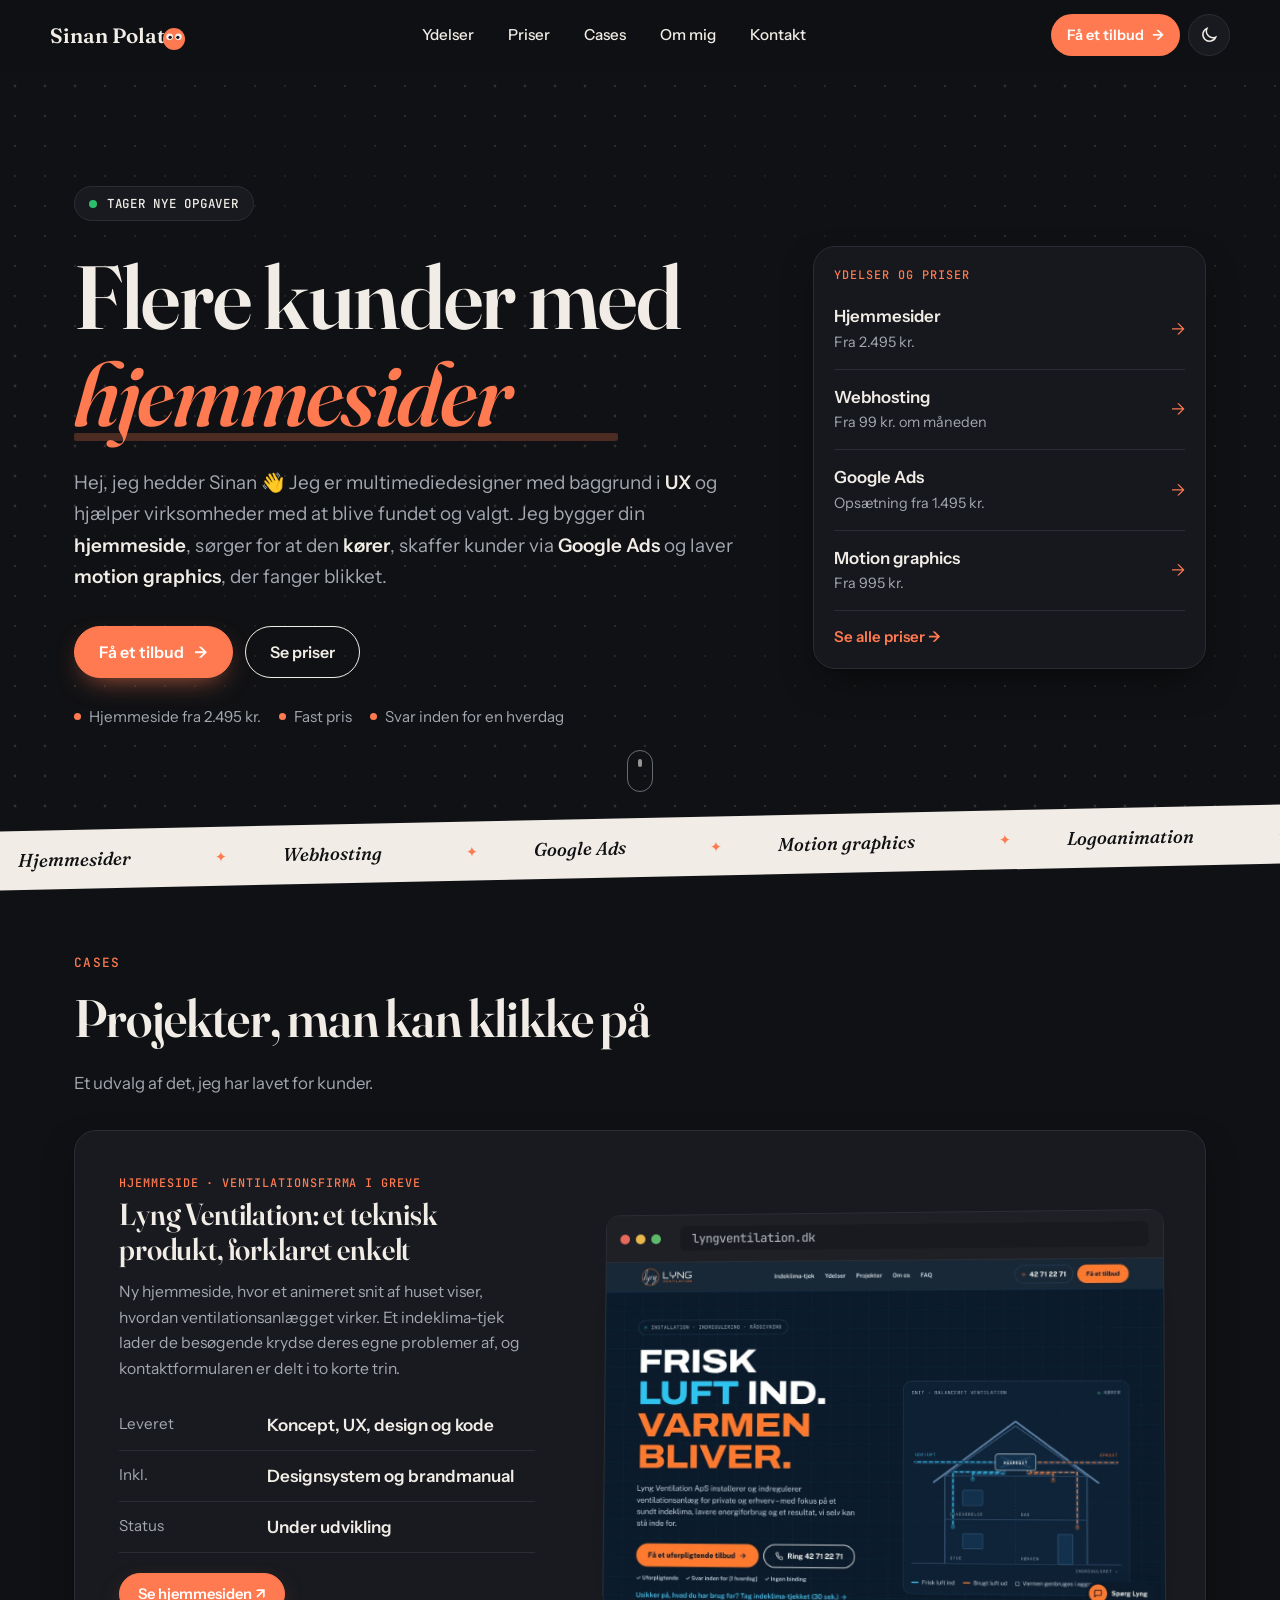
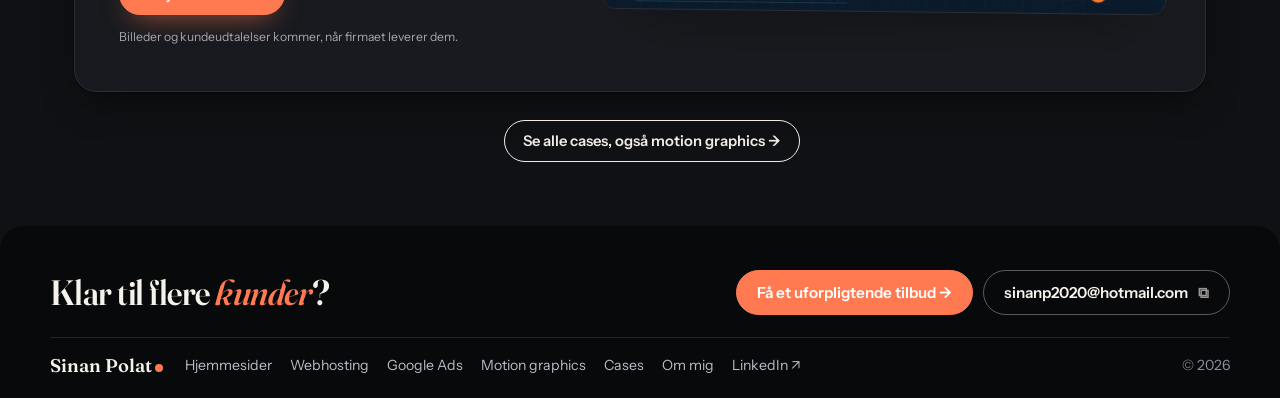
==== commit e4c56a3c: "Priser, mindre luft, forside uden billede, ingen faner" ====
--- a/index.html
+++ b/index.html
@@ -20,9 +20,9 @@
 <link rel="preconnect" href="https://fonts.googleapis.com">
 <link rel="preconnect" href="https://fonts.gstatic.com" crossorigin>
 <link rel="stylesheet" href="https://fonts.googleapis.com/css2?family=Fraunces:ital,opsz,wght@0,9..144,500..700;1,9..144,500..700&family=Instrument+Sans:wght@400;500;600&family=JetBrains+Mono:wght@500&display=swap">
-<link rel="stylesheet" href="assets/base.css?v=4">
-<link rel="stylesheet" href="assets/dot.css?v=4">
-<link rel="stylesheet" href="assets/biz.css?v=4">
+<link rel="stylesheet" href="assets/base.css?v=5">
+<link rel="stylesheet" href="assets/dot.css?v=5">
+<link rel="stylesheet" href="assets/biz.css?v=5">
 <script>
   /* Mørkt tema som standard. Har den besøgende valgt lyst, huskes det. */
   (function(){try{var t=localStorage.getItem('tema-sinanp');if(t==='light')document.documentElement.dataset.theme='light';}catch(e){}})();
@@ -34,9 +34,8 @@
 <div class="progress" aria-hidden="true"></div>
 <header class="site-header">
   <a class="brand" href="./" aria-label="Sinan Polat – forside">Sinan Polat<span class="dot"></span></a>
-  <nav class="nav" id="nav" aria-label="Hovedmenu"><a href="ydelser/">Ydelser</a><a href="cases/">Cases</a><a href="om/">Om mig</a><a href="kontakt/">Kontakt</a><a class="nav-switch" href="https://portfolio.sinanp.dk/">Portfolio ↗</a></nav>
+  <nav class="nav" id="nav" aria-label="Hovedmenu"><a href="ydelser/">Ydelser</a><a href="priser/">Priser</a><a href="cases/">Cases</a><a href="om/">Om mig</a><a href="kontakt/">Kontakt</a></nav>
   <div class="header-tools">
-    <nav class="site-tabs" aria-label="Skift side"><a class="on" href="./" aria-current="true">Forretning</a><a href="https://portfolio.sinanp.dk/">Portfolio</a></nav>
     <a class="cv-link" href="kontakt/">Få et tilbud <span class="arr" aria-hidden="true">→</span></a>
     <button class="icon-btn" id="themeToggle" type="button" aria-label="Skift mellem lyst og mørkt tema">
       <svg class="i-sun" viewBox="0 0 24 24" aria-hidden="true"><circle cx="12" cy="12" r="4.2"/><path d="M12 2v2.5M12 19.5V22M2 12h2.5M19.5 12H22M4.9 4.9l1.8 1.8M17.3 17.3l1.8 1.8M4.9 19.1l1.8-1.8M17.3 6.7l1.8-1.8"/></svg>
@@ -46,7 +45,7 @@
   </div>
 </header>
 <main id="top">
-  <section class="hero" id="indhold">
+  <section class="hero no-visual" id="indhold">
     <canvas class="hero-field" aria-hidden="true"></canvas>
     <div class="hero-inner">
       <div class="hero-text">
@@ -55,18 +54,11 @@
         <p class="lead reveal">Hej, jeg hedder Sinan 👋 Jeg er multimediedesigner med baggrund i <strong>UX</strong> og hjælper virksomheder med at blive fundet og valgt. Jeg bygger din <strong>hjemmeside</strong>, sørger for at den <strong>kører</strong>, skaffer kunder via <strong>Google Ads</strong> og laver <strong>motion graphics</strong>, der fanger blikket.</p>
         <p class="actions reveal">
           <a class="button magnetic" href="kontakt/">Få et tilbud <span aria-hidden="true">→</span></a>
-          <a class="button ghost magnetic" href="#cases">Se cases</a>
+          <a class="button ghost magnetic" href="priser/">Se priser</a>
         </p>
-        <ul class="hero-trust reveal"><li>Uforpligtende tilbud</li><li>Fast pris</li><li>Én kontaktperson</li></ul>
+        <ul class="hero-trust reveal"><li>Hjemmeside fra 2.495 kr.</li><li>Fast pris</li><li>Svar inden for en hverdag</li></ul>
       </div>
-      <div class="hero-visual reveal" data-parallax>
-        <div class="portrait"><img src="assets/img/sinan-polat.jpg" alt="Portræt af Sinan Polat" width="800" height="800"></div>
-        <span class="chip c1" data-depth="18">Hjemmesider</span>
-        <span class="chip c2" data-depth="-14">Google Ads</span>
-        <span class="chip c3" data-depth="22">Webhosting</span>
-        <span class="chip c4" data-depth="-20">Motion graphics</span>
-        <svg class="scribble" viewBox="0 0 120 60" aria-hidden="true"><path d="M5 40c20-30 40-30 50-5s30 20 55-20"/><path d="M100 10l12 5-7 11"/></svg>
-      </div>
+      <nav class="hero-menu reveal" aria-label="Ydelser og priser"><p class="kicker">Ydelser og priser</p><a href="ydelser/hjemmeside/"><span><b>Hjemmesider</b><small>Fra 2.495 kr.</small></span><i aria-hidden="true">→</i></a><a href="ydelser/webhosting/"><span><b>Webhosting</b><small>Fra 99 kr. om måneden</small></span><i aria-hidden="true">→</i></a><a href="ydelser/google-ads/"><span><b>Google Ads</b><small>Opsætning fra 1.495 kr.</small></span><i aria-hidden="true">→</i></a><a href="ydelser/motion-graphics/"><span><b>Motion graphics</b><small>Fra 995 kr.</small></span><i aria-hidden="true">→</i></a><a class="hm-all" href="priser/">Se alle priser →</a></nav>
     </div>
     <a class="scroll-hint" href="#cases" aria-label="Scroll ned"><span></span></a>
   </section>
@@ -123,7 +115,7 @@
 </footer>
 <div class="toast" role="status" aria-live="polite"></div>
 <div class="cta-bar" aria-label="Hurtig kontakt"><a class="button" href="kontakt/">Få et uforpligtende tilbud →</a></div>
-<script src="assets/site.js?v=4" defer></script>
-<script src="assets/dot.js?v=4" defer></script>
+<script src="assets/site.js?v=5" defer></script>
+<script src="assets/dot.js?v=5" defer></script>
 </body>
 </html>
--- a/assets/biz.css
+++ b/assets/biz.css
@@ -179,3 +179,62 @@
 .nav .nav-switch{display:none}
 @media (max-width:760px){.site-tabs{display:none}.nav .nav-switch{display:block}}
 @media (max-width:1100px) and (min-width:761px){.site-tabs a{padding:7px 10px}}
+
+/* ---------- v6: ingen faner, mindre luft, priser, forside uden billede ---------- */
+.site-tabs,.nav .nav-switch{display:none!important}
+.section{padding-top:clamp(44px,6vw,80px)}
+.page-hero.tight{padding-top:clamp(18px,3vw,36px);padding-bottom:4px}
+.page-hero.tight .crumbs{margin-bottom:12px}
+.page-hero.tight h1{margin-top:0}
+.contact.mini{margin-top:clamp(40px,6vw,64px)}
+.hero.no-visual{min-height:auto;padding:clamp(48px,9vw,120px) 0 clamp(48px,7vw,90px)}
+.hero.no-visual .hero-inner{grid-template-columns:1fr}
+.hero.no-visual .hero-text{max-width:860px}
+.hero.no-visual h1{font-size:clamp(2.6rem,7vw,5.6rem)}
+.price-hint{margin-top:14px;font-size:.95rem;color:var(--muted)}
+.price-hint a{color:var(--accent)}
+/* priser */
+.price-group{padding:22px 0;border-top:1px solid var(--line)}
+.price-group:first-child{border-top:0;padding-top:0}
+.price-head{display:flex;justify-content:space-between;align-items:baseline;gap:12px;margin-bottom:14px}
+.price-head h2{font-size:clamp(1.5rem,2.6vw,2rem);margin:0}
+.price-head a{color:var(--accent);font-weight:600;font-size:.92rem;text-decoration:none;white-space:nowrap}
+.price-head a::after{content:" →"}
+.price-grid{display:grid;grid-template-columns:repeat(auto-fit,minmax(260px,1fr));gap:14px}
+.price-card{display:flex;flex-direction:column;background:var(--surface);border:1px solid var(--line);border-radius:18px;padding:20px 22px;transition:border-color .2s,transform .3s var(--ease)}
+.price-card:hover{border-color:var(--accent);transform:translateY(-3px)}
+.price-card h3{font:500 .78rem var(--mono);text-transform:uppercase;letter-spacing:.08em;color:var(--muted);margin:0 0 6px}
+.price{font:600 clamp(1.8rem,3vw,2.3rem)/1.1 var(--serif);margin:0}
+.price-sub{color:var(--muted);margin:4px 0 12px;font-size:.94rem}
+.price-card ul{list-style:none;padding:0;margin:0 0 16px;display:grid;gap:6px;font-size:.95rem}
+.price-card li{display:grid;grid-template-columns:18px 1fr;gap:6px}
+.price-card li::before{content:"✓";color:var(--accent);font-weight:700}
+.price-card .button{margin-top:auto;align-self:flex-start}
+.price-foot{margin-top:18px}
+@media (max-width:640px){
+  .section{padding-top:40px}
+  .page-hero.tight{padding-top:14px}
+  .page-hero.tight h1{font-size:clamp(1.9rem,8.4vw,2.4rem)}
+  .hero.no-visual{padding:28px 0 40px}
+  .hero.no-visual h1{font-size:clamp(2.3rem,11vw,3.2rem)}
+  .hero.no-visual .actions{display:grid;grid-template-columns:1fr 1fr;gap:10px}
+  .hero.no-visual .actions .button{justify-content:center;padding-left:12px;padding-right:12px}
+  .price-card{padding:18px}
+  .price-card .button{align-self:stretch;justify-content:center}
+  .about-photo{max-height:260px;overflow:hidden;border-radius:18px}
+  .about-photo img{object-fit:cover;object-position:50% 25%;height:260px;width:100%}
+}
+/* hero: ydelser og priser i stedet for billede */
+.hero.no-visual .hero-inner{grid-template-columns:1.35fr .8fr;align-items:center}
+.hero-menu{background:color-mix(in srgb,var(--surface) 88%,transparent);border:1px solid var(--line);border-radius:22px;padding:10px 20px 14px;box-shadow:var(--shadow);backdrop-filter:blur(8px)}
+.hero-menu .kicker{margin:10px 0 4px;color:var(--muted)}
+.hero-menu a{display:flex;align-items:center;justify-content:space-between;gap:12px;padding:14px 0;border-bottom:1px solid var(--line);text-decoration:none;color:inherit}
+.hero-menu a span{display:grid}
+.hero-menu b{font-weight:600;font-size:1.05rem}
+.hero-menu small{color:var(--muted);font-size:.9rem}
+.hero-menu i{font-style:normal;color:var(--accent);transition:transform .3s var(--ease)}
+.hero-menu a:hover b{color:var(--accent)}
+.hero-menu a:hover i{transform:translateX(4px)}
+.hero-menu .hm-all{border:0;padding-bottom:4px;color:var(--accent);font-weight:600;font-size:.94rem}
+@media (max-width:900px){.hero.no-visual .hero-inner{grid-template-columns:1fr;gap:28px}}
+@media (max-width:640px){.hero-menu{padding:6px 16px 10px}.hero-menu a{padding:12px 0}.hero.no-visual .scroll-hint{display:none}}
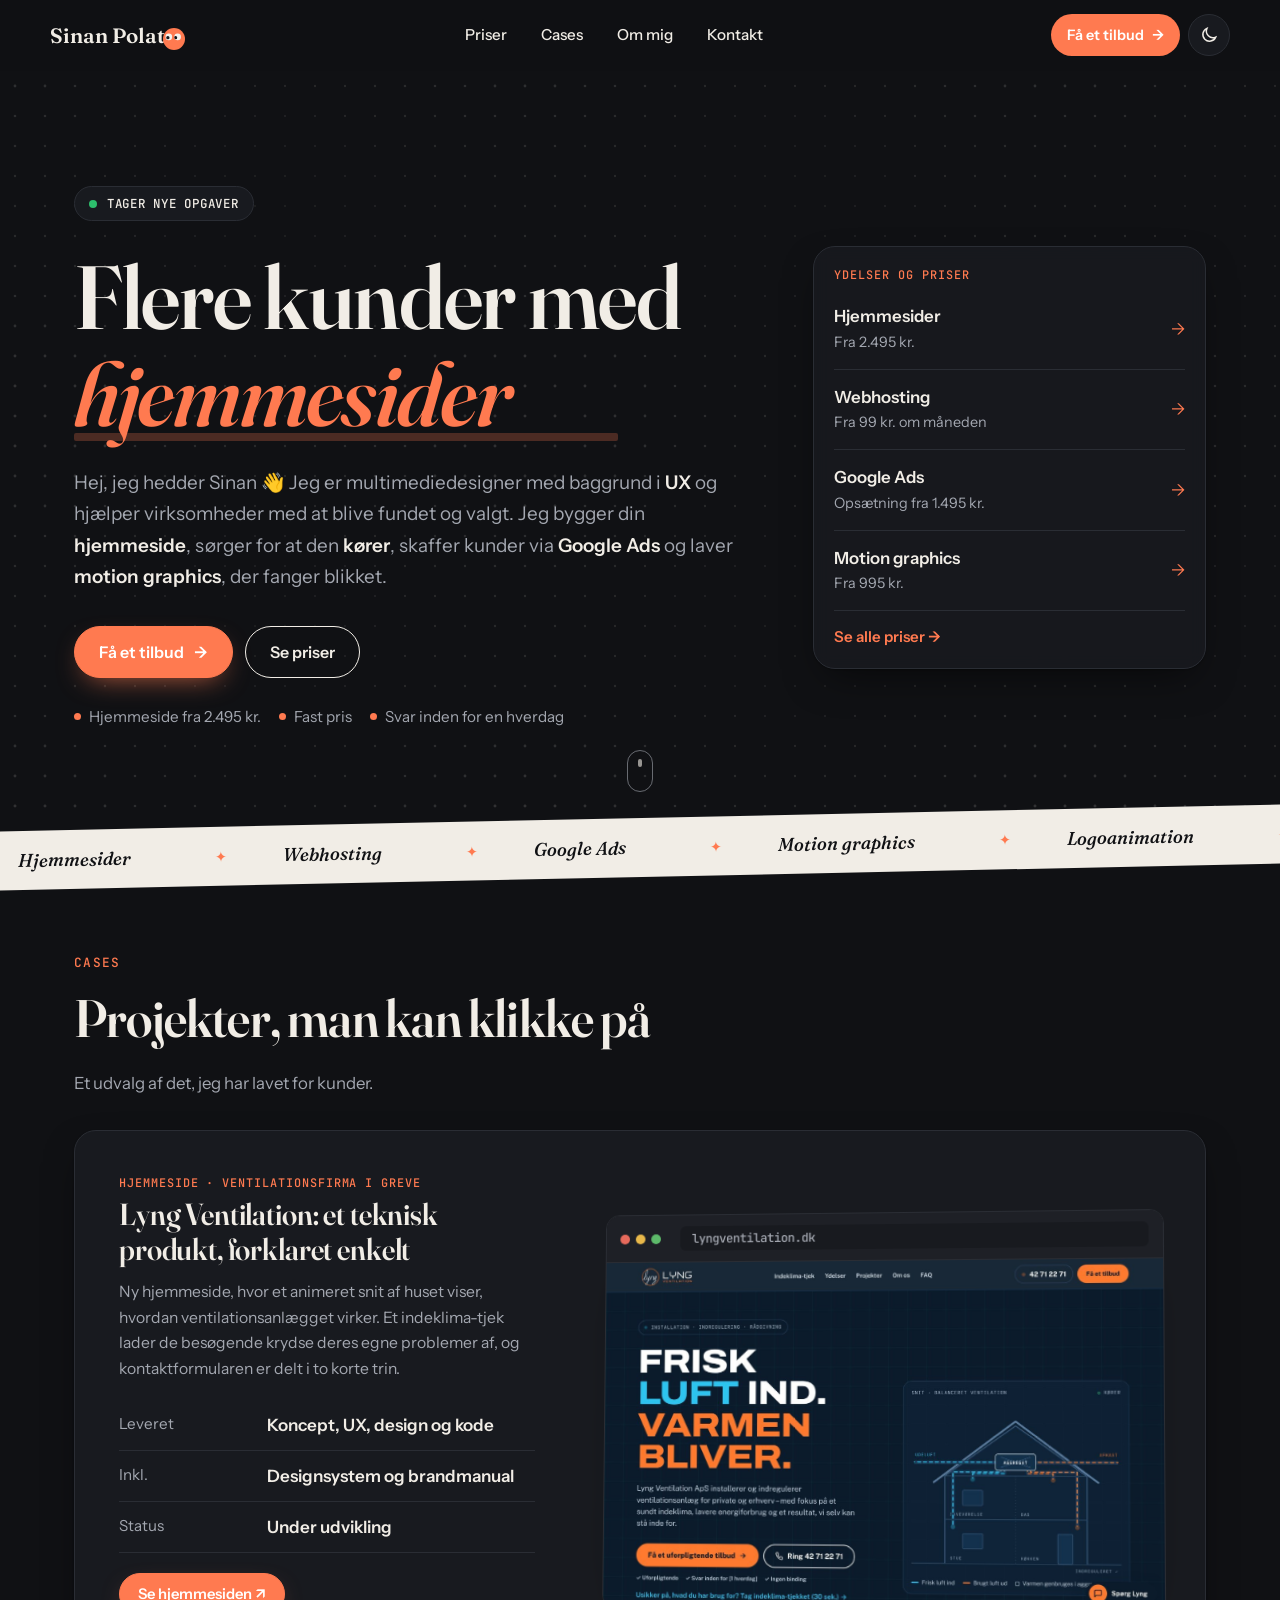
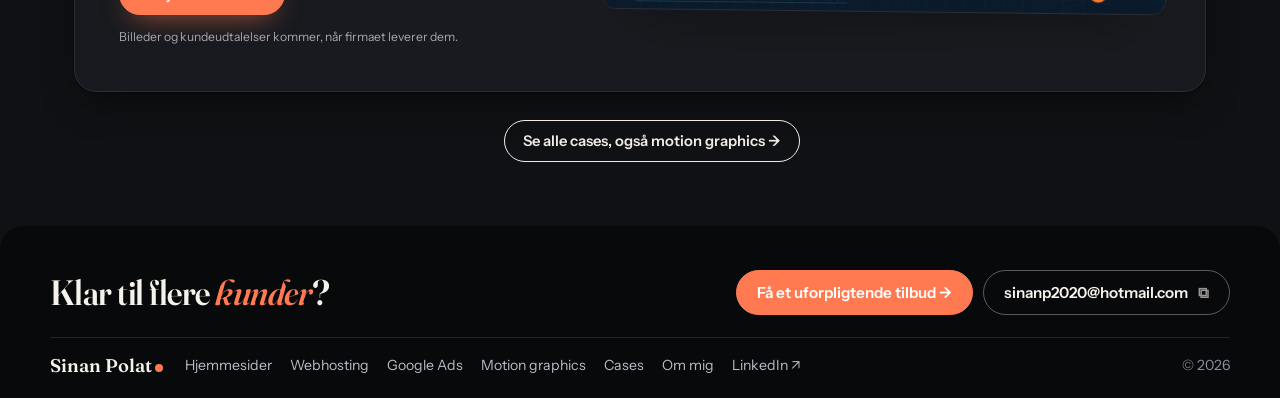
==== commit 89f4f263: "Ingen brødkrummer, Ydelser erstattet af Priser, preview-billede" ====
--- a/index.html
+++ b/index.html
@@ -13,6 +13,10 @@
 <meta property="og:description" content="Jeg hjælper virksomheder med hjemmesider, webhosting, Google Ads og motion graphics. Design og UX, der gør det let for kunderne at forstå, hvad du tilbyder, og tage kontakt.">
 <meta property="og:url" content="https://sinanp.dk/">
 <meta property="og:image" content="https://sinanp.dk/assets/img/og.jpg">
+<meta property="og:image:type" content="image/jpeg">
+<meta property="og:image:width" content="1200">
+<meta property="og:image:height" content="630">
+<meta property="og:image:alt" content="Sinan Polat – hjemmesider, webhosting, Google Ads og motion graphics">
 <meta name="twitter:card" content="summary_large_image">
 <meta name="theme-color" content="#101114">
 <link rel="icon" href="assets/img/favicon.svg" type="image/svg+xml">
@@ -20,9 +24,9 @@
 <link rel="preconnect" href="https://fonts.googleapis.com">
 <link rel="preconnect" href="https://fonts.gstatic.com" crossorigin>
 <link rel="stylesheet" href="https://fonts.googleapis.com/css2?family=Fraunces:ital,opsz,wght@0,9..144,500..700;1,9..144,500..700&family=Instrument+Sans:wght@400;500;600&family=JetBrains+Mono:wght@500&display=swap">
-<link rel="stylesheet" href="assets/base.css?v=5">
-<link rel="stylesheet" href="assets/dot.css?v=5">
-<link rel="stylesheet" href="assets/biz.css?v=5">
+<link rel="stylesheet" href="assets/base.css?v=6">
+<link rel="stylesheet" href="assets/dot.css?v=6">
+<link rel="stylesheet" href="assets/biz.css?v=6">
 <script>
   /* Mørkt tema som standard. Har den besøgende valgt lyst, huskes det. */
   (function(){try{var t=localStorage.getItem('tema-sinanp');if(t==='light')document.documentElement.dataset.theme='light';}catch(e){}})();
@@ -34,7 +38,7 @@
 <div class="progress" aria-hidden="true"></div>
 <header class="site-header">
   <a class="brand" href="./" aria-label="Sinan Polat – forside">Sinan Polat<span class="dot"></span></a>
-  <nav class="nav" id="nav" aria-label="Hovedmenu"><a href="ydelser/">Ydelser</a><a href="priser/">Priser</a><a href="cases/">Cases</a><a href="om/">Om mig</a><a href="kontakt/">Kontakt</a></nav>
+  <nav class="nav" id="nav" aria-label="Hovedmenu"><a href="priser/">Priser</a><a href="cases/">Cases</a><a href="om/">Om mig</a><a href="kontakt/">Kontakt</a></nav>
   <div class="header-tools">
     <a class="cv-link" href="kontakt/">Få et tilbud <span class="arr" aria-hidden="true">→</span></a>
     <button class="icon-btn" id="themeToggle" type="button" aria-label="Skift mellem lyst og mørkt tema">
@@ -115,7 +119,7 @@
 </footer>
 <div class="toast" role="status" aria-live="polite"></div>
 <div class="cta-bar" aria-label="Hurtig kontakt"><a class="button" href="kontakt/">Få et uforpligtende tilbud →</a></div>
-<script src="assets/site.js?v=5" defer></script>
-<script src="assets/dot.js?v=5" defer></script>
+<script src="assets/site.js?v=6" defer></script>
+<script src="assets/dot.js?v=6" defer></script>
 </body>
 </html>
--- a/assets/biz.css
+++ b/assets/biz.css
@@ -238,3 +238,5 @@
 .hero-menu .hm-all{border:0;padding-bottom:4px;color:var(--accent);font-weight:600;font-size:.94rem}
 @media (max-width:900px){.hero.no-visual .hero-inner{grid-template-columns:1fr;gap:28px}}
 @media (max-width:640px){.hero-menu{padding:6px 16px 10px}.hero-menu a{padding:12px 0}.hero.no-visual .scroll-hint{display:none}}
+/* v7: uden brødkrummer */
+.page-hero.tight{padding-top:clamp(28px,4vw,48px)}
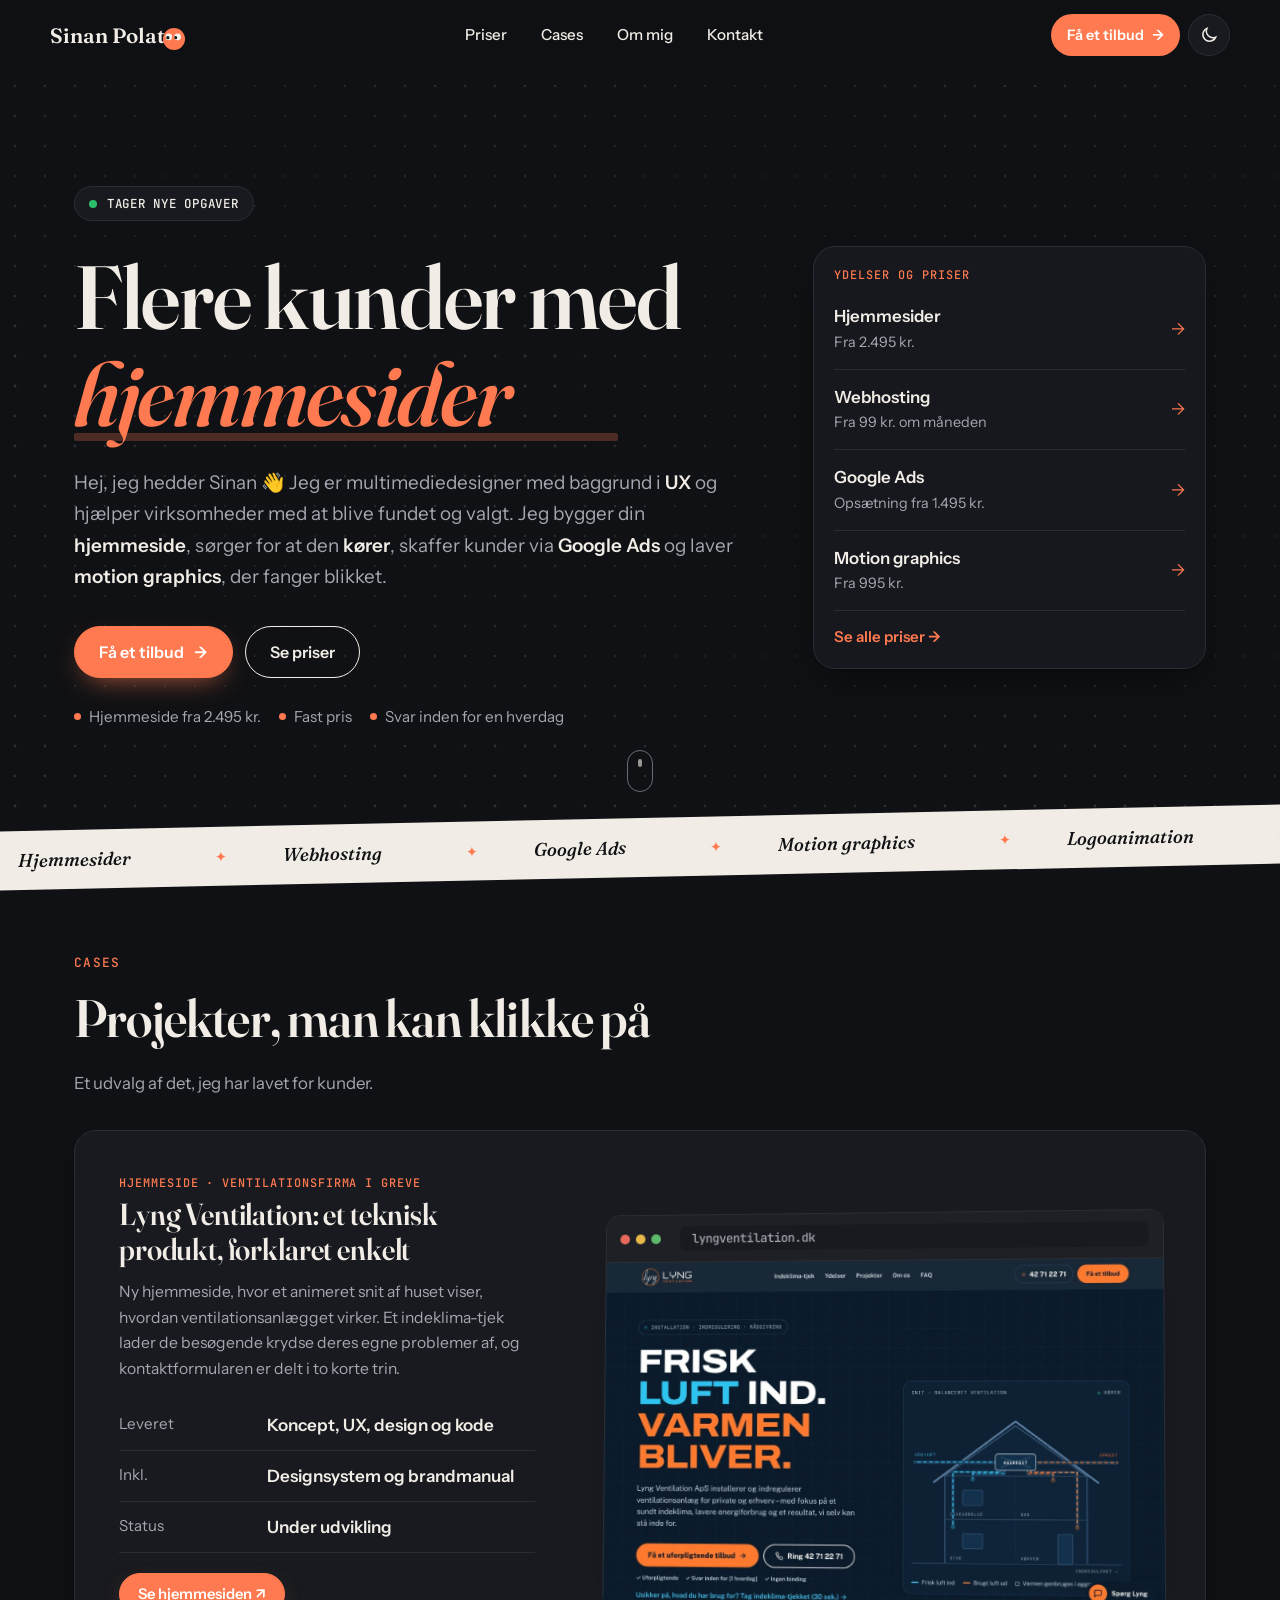
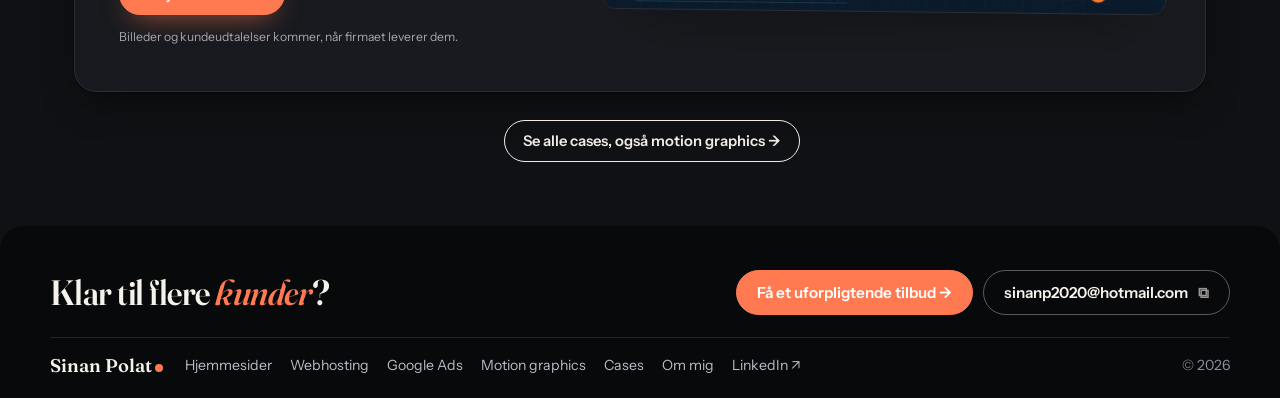
==== commit 35fde9ea: "Ret footer og header på mobil" ====
--- a/index.html
+++ b/index.html
@@ -24,9 +24,9 @@
 <link rel="preconnect" href="https://fonts.googleapis.com">
 <link rel="preconnect" href="https://fonts.gstatic.com" crossorigin>
 <link rel="stylesheet" href="https://fonts.googleapis.com/css2?family=Fraunces:ital,opsz,wght@0,9..144,500..700;1,9..144,500..700&family=Instrument+Sans:wght@400;500;600&family=JetBrains+Mono:wght@500&display=swap">
-<link rel="stylesheet" href="assets/base.css?v=6">
-<link rel="stylesheet" href="assets/dot.css?v=6">
-<link rel="stylesheet" href="assets/biz.css?v=6">
+<link rel="stylesheet" href="assets/base.css?v=7">
+<link rel="stylesheet" href="assets/dot.css?v=7">
+<link rel="stylesheet" href="assets/biz.css?v=7">
 <script>
   /* Mørkt tema som standard. Har den besøgende valgt lyst, huskes det. */
   (function(){try{var t=localStorage.getItem('tema-sinanp');if(t==='light')document.documentElement.dataset.theme='light';}catch(e){}})();
@@ -119,7 +119,7 @@
 </footer>
 <div class="toast" role="status" aria-live="polite"></div>
 <div class="cta-bar" aria-label="Hurtig kontakt"><a class="button" href="kontakt/">Få et uforpligtende tilbud →</a></div>
-<script src="assets/site.js?v=6" defer></script>
-<script src="assets/dot.js?v=6" defer></script>
+<script src="assets/site.js?v=7" defer></script>
+<script src="assets/dot.js?v=7" defer></script>
 </body>
 </html>
--- a/assets/biz.css
+++ b/assets/biz.css
@@ -240,3 +240,31 @@
 @media (max-width:640px){.hero-menu{padding:6px 16px 10px}.hero-menu a{padding:12px 0}.hero.no-visual .scroll-hint{display:none}}
 /* v7: uden brødkrummer */
 .page-hero.tight{padding-top:clamp(28px,4vw,48px)}
+
+/* ---------- v8: mobil-footer og smalle telefoner ---------- */
+@media (max-width:760px){
+  body{padding-bottom:0}
+  .contact.mini{padding-bottom:calc(18px + env(safe-area-inset-bottom))}
+}
+@media (max-width:640px){
+  .contact.mini{border-radius:20px 20px 0 0;padding-top:28px}
+  .contact.mini:not(:has(.mini-cta)){padding-top:18px}
+  .mini-cta{gap:16px;padding-bottom:20px}
+  .mini-cta h2{font-size:1.6rem}
+  .mini-foot{display:grid;grid-template-columns:1fr auto;align-items:center;gap:12px 10px;padding-top:16px}
+  .mini-foot nav{grid-column:1/-1;display:grid;grid-template-columns:1fr 1fr;gap:0 16px;order:0}
+  .mini-foot nav a{padding:10px 0;border-bottom:1px solid rgba(255,255,255,.07);font-size:.95rem}
+  .mini-foot .fine-mini{justify-self:end}
+  .mini-actions .button{min-height:50px}
+  #copyMail .copy-label{overflow:hidden;text-overflow:ellipsis;white-space:nowrap;max-width:100%}
+}
+@media (max-width:400px){
+  .site-header{gap:8px}
+  .brand{font-size:1.15rem}
+  .cv-link{padding:0 12px;font-size:.8rem;height:38px}
+  .header-tools{gap:6px}
+  .header-tools .icon-btn{width:38px;height:38px}
+}
+@media (max-width:350px){.cv-link .arr{display:none}#themeToggle{display:none}}
+@media (max-width:640px){.mini-foot nav{grid-row:2}.mini-foot nav a{padding:8px 0}}
+@media (max-width:380px){.cv-link .arr{display:none}.brand{font-size:1.08rem}}
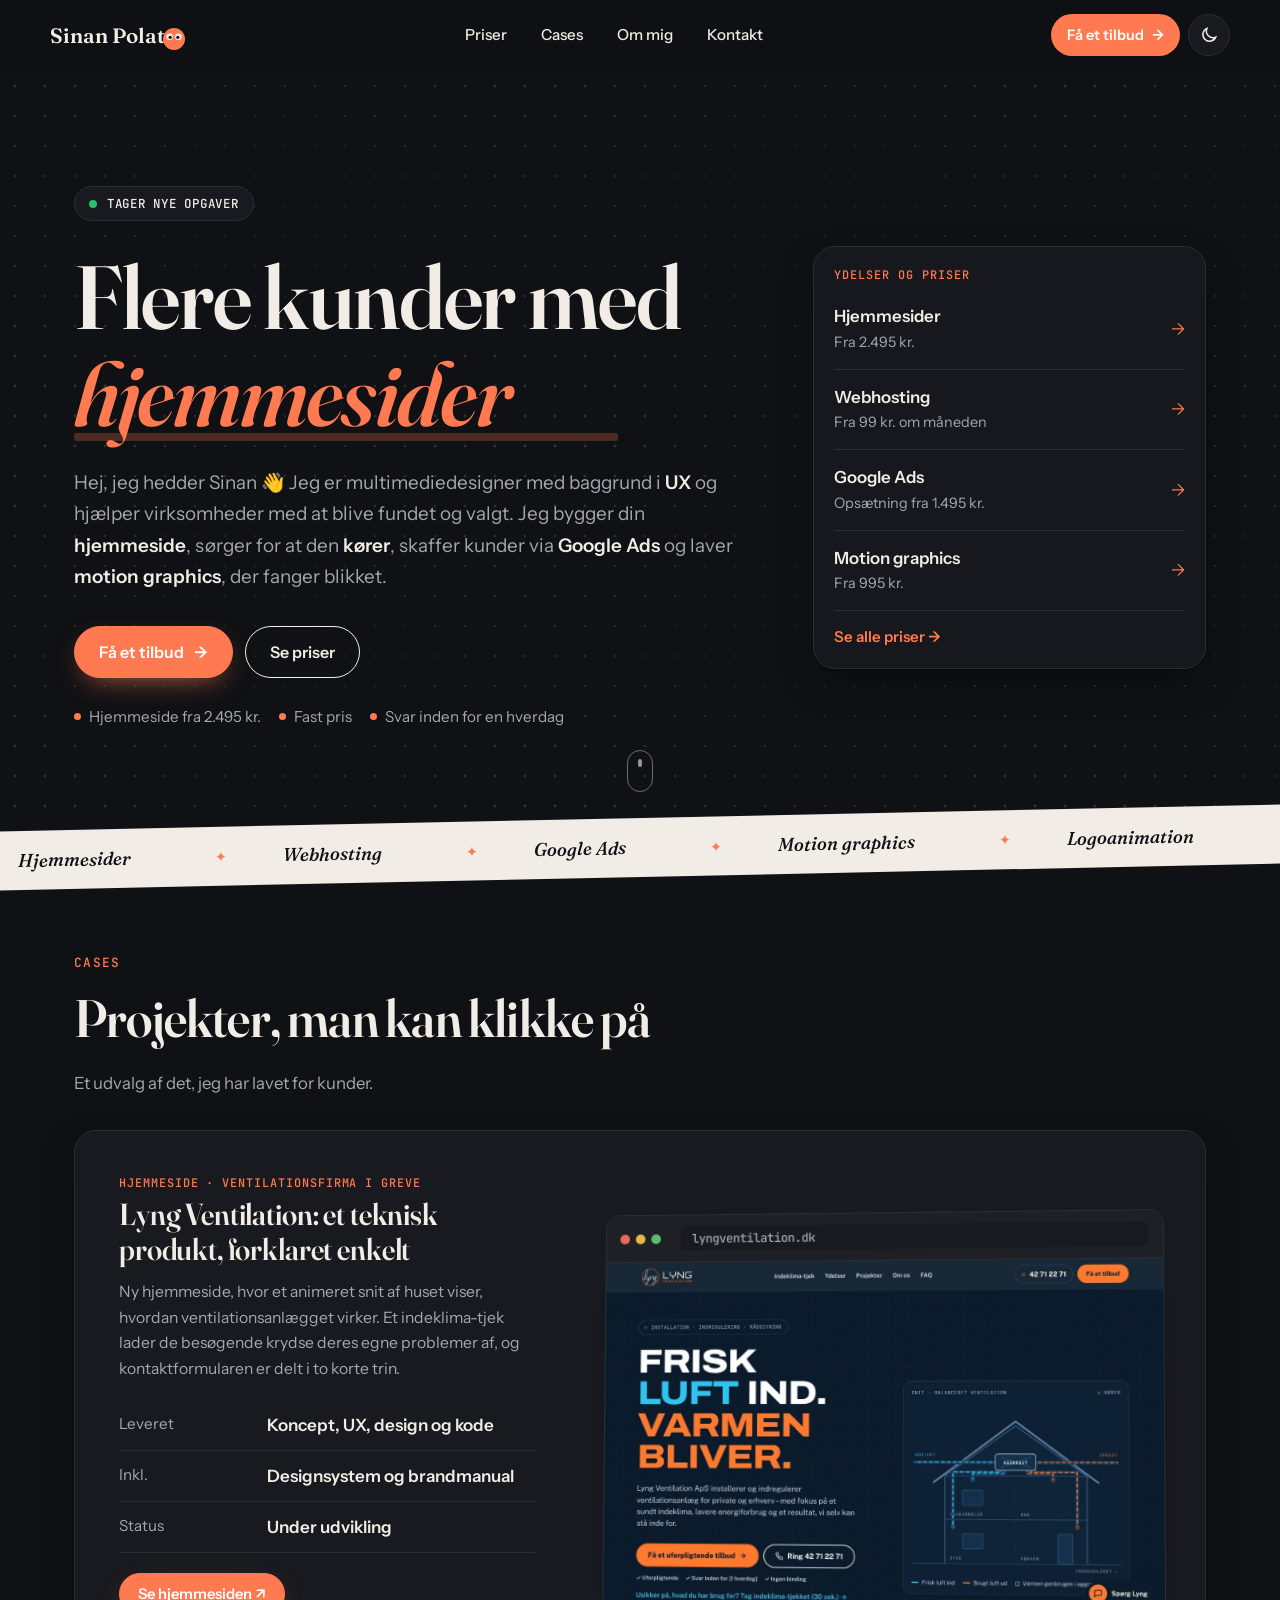
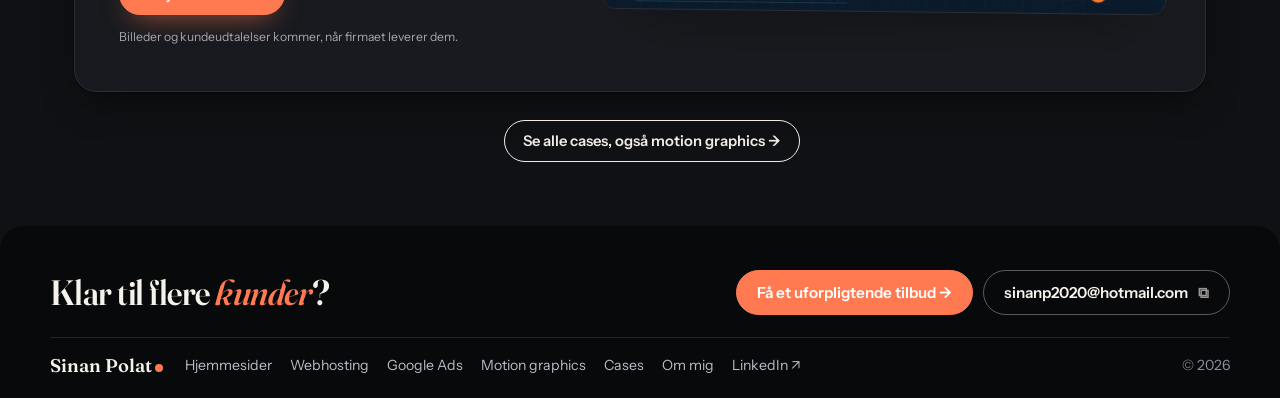
==== commit 321577d2: "Formularen sender direkte til mail" ====
--- a/index.html
+++ b/index.html
@@ -24,9 +24,9 @@
 <link rel="preconnect" href="https://fonts.googleapis.com">
 <link rel="preconnect" href="https://fonts.gstatic.com" crossorigin>
 <link rel="stylesheet" href="https://fonts.googleapis.com/css2?family=Fraunces:ital,opsz,wght@0,9..144,500..700;1,9..144,500..700&family=Instrument+Sans:wght@400;500;600&family=JetBrains+Mono:wght@500&display=swap">
-<link rel="stylesheet" href="assets/base.css?v=7">
-<link rel="stylesheet" href="assets/dot.css?v=7">
-<link rel="stylesheet" href="assets/biz.css?v=7">
+<link rel="stylesheet" href="assets/base.css?v=8">
+<link rel="stylesheet" href="assets/dot.css?v=8">
+<link rel="stylesheet" href="assets/biz.css?v=8">
 <script>
   /* Mørkt tema som standard. Har den besøgende valgt lyst, huskes det. */
   (function(){try{var t=localStorage.getItem('tema-sinanp');if(t==='light')document.documentElement.dataset.theme='light';}catch(e){}})();
@@ -119,7 +119,7 @@
 </footer>
 <div class="toast" role="status" aria-live="polite"></div>
 <div class="cta-bar" aria-label="Hurtig kontakt"><a class="button" href="kontakt/">Få et uforpligtende tilbud →</a></div>
-<script src="assets/site.js?v=7" defer></script>
-<script src="assets/dot.js?v=7" defer></script>
+<script src="assets/site.js?v=8" defer></script>
+<script src="assets/dot.js?v=8" defer></script>
 </body>
 </html>
--- a/assets/biz.css
+++ b/assets/biz.css
@@ -268,3 +268,6 @@
 @media (max-width:350px){.cv-link .arr{display:none}#themeToggle{display:none}}
 @media (max-width:640px){.mini-foot nav{grid-row:2}.mini-foot nav a{padding:8px 0}}
 @media (max-width:380px){.cv-link .arr{display:none}.brand{font-size:1.08rem}}
+.form-fail{padding:14px 18px;border-radius:14px;background:color-mix(in srgb,#E5484D 14%,var(--surface));margin-top:14px}
+.form-fail a{color:inherit;font-weight:600}
+.form button[disabled]{opacity:.7;cursor:progress}
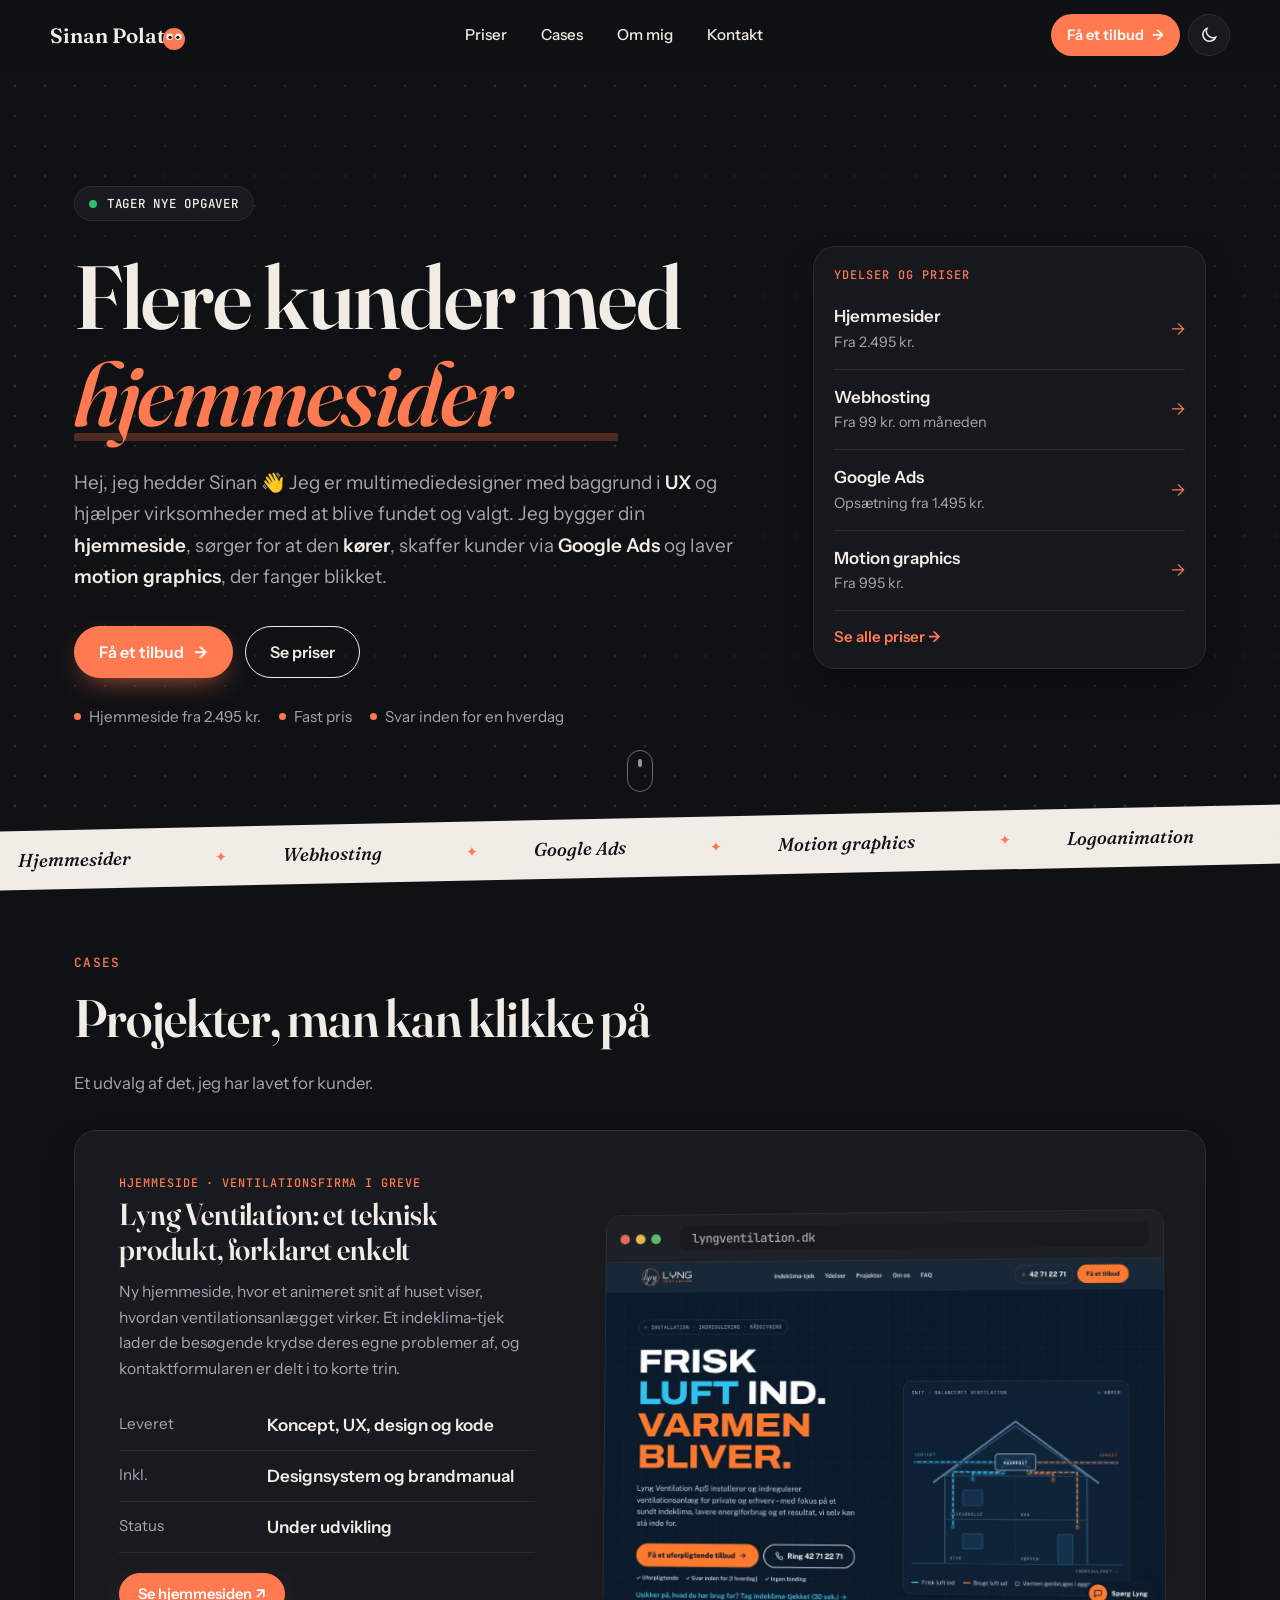
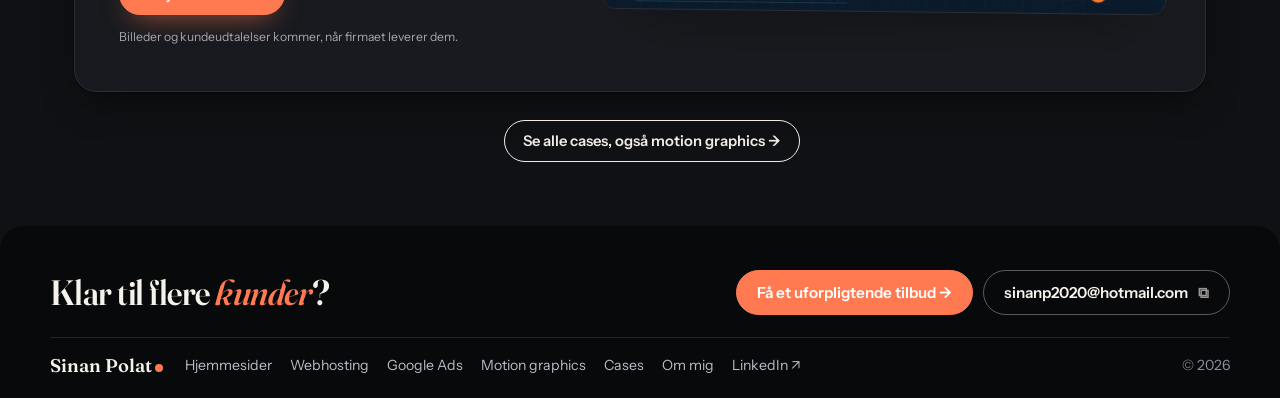
==== commit 15dd7c3e: "Diskret footer på mobil" ====
--- a/index.html
+++ b/index.html
@@ -24,9 +24,9 @@
 <link rel="preconnect" href="https://fonts.googleapis.com">
 <link rel="preconnect" href="https://fonts.gstatic.com" crossorigin>
 <link rel="stylesheet" href="https://fonts.googleapis.com/css2?family=Fraunces:ital,opsz,wght@0,9..144,500..700;1,9..144,500..700&family=Instrument+Sans:wght@400;500;600&family=JetBrains+Mono:wght@500&display=swap">
-<link rel="stylesheet" href="assets/base.css?v=8">
-<link rel="stylesheet" href="assets/dot.css?v=8">
-<link rel="stylesheet" href="assets/biz.css?v=8">
+<link rel="stylesheet" href="assets/base.css?v=9">
+<link rel="stylesheet" href="assets/dot.css?v=9">
+<link rel="stylesheet" href="assets/biz.css?v=9">
 <script>
   /* Mørkt tema som standard. Har den besøgende valgt lyst, huskes det. */
   (function(){try{var t=localStorage.getItem('tema-sinanp');if(t==='light')document.documentElement.dataset.theme='light';}catch(e){}})();
@@ -119,7 +119,7 @@
 </footer>
 <div class="toast" role="status" aria-live="polite"></div>
 <div class="cta-bar" aria-label="Hurtig kontakt"><a class="button" href="kontakt/">Få et uforpligtende tilbud →</a></div>
-<script src="assets/site.js?v=8" defer></script>
-<script src="assets/dot.js?v=8" defer></script>
+<script src="assets/site.js?v=9" defer></script>
+<script src="assets/dot.js?v=9" defer></script>
 </body>
 </html>
--- a/assets/biz.css
+++ b/assets/biz.css
@@ -271,3 +271,12 @@
 .form-fail{padding:14px 18px;border-radius:14px;background:color-mix(in srgb,#E5484D 14%,var(--surface));margin-top:14px}
 .form-fail a{color:inherit;font-weight:600}
 .form button[disabled]{opacity:.7;cursor:progress}
+
+/* ---------- v9: diskret mobil-footer (kun navn og år) ---------- */
+@media (max-width:640px){
+  .contact.mini{margin-top:40px;padding:16px 20px calc(16px + env(safe-area-inset-bottom));border-radius:0;background:transparent;border-top:1px solid var(--line);color:var(--muted)}
+  .contact.mini .mini-cta,.contact.mini .mini-foot nav{display:none}
+  .contact.mini .mini-foot{display:flex;justify-content:space-between;align-items:center;padding:0;border:0}
+  .contact.mini .foot-brand{font-size:1rem;color:var(--ink)}
+  .contact.mini .fine-mini{color:var(--muted);font-size:.85rem}
+}
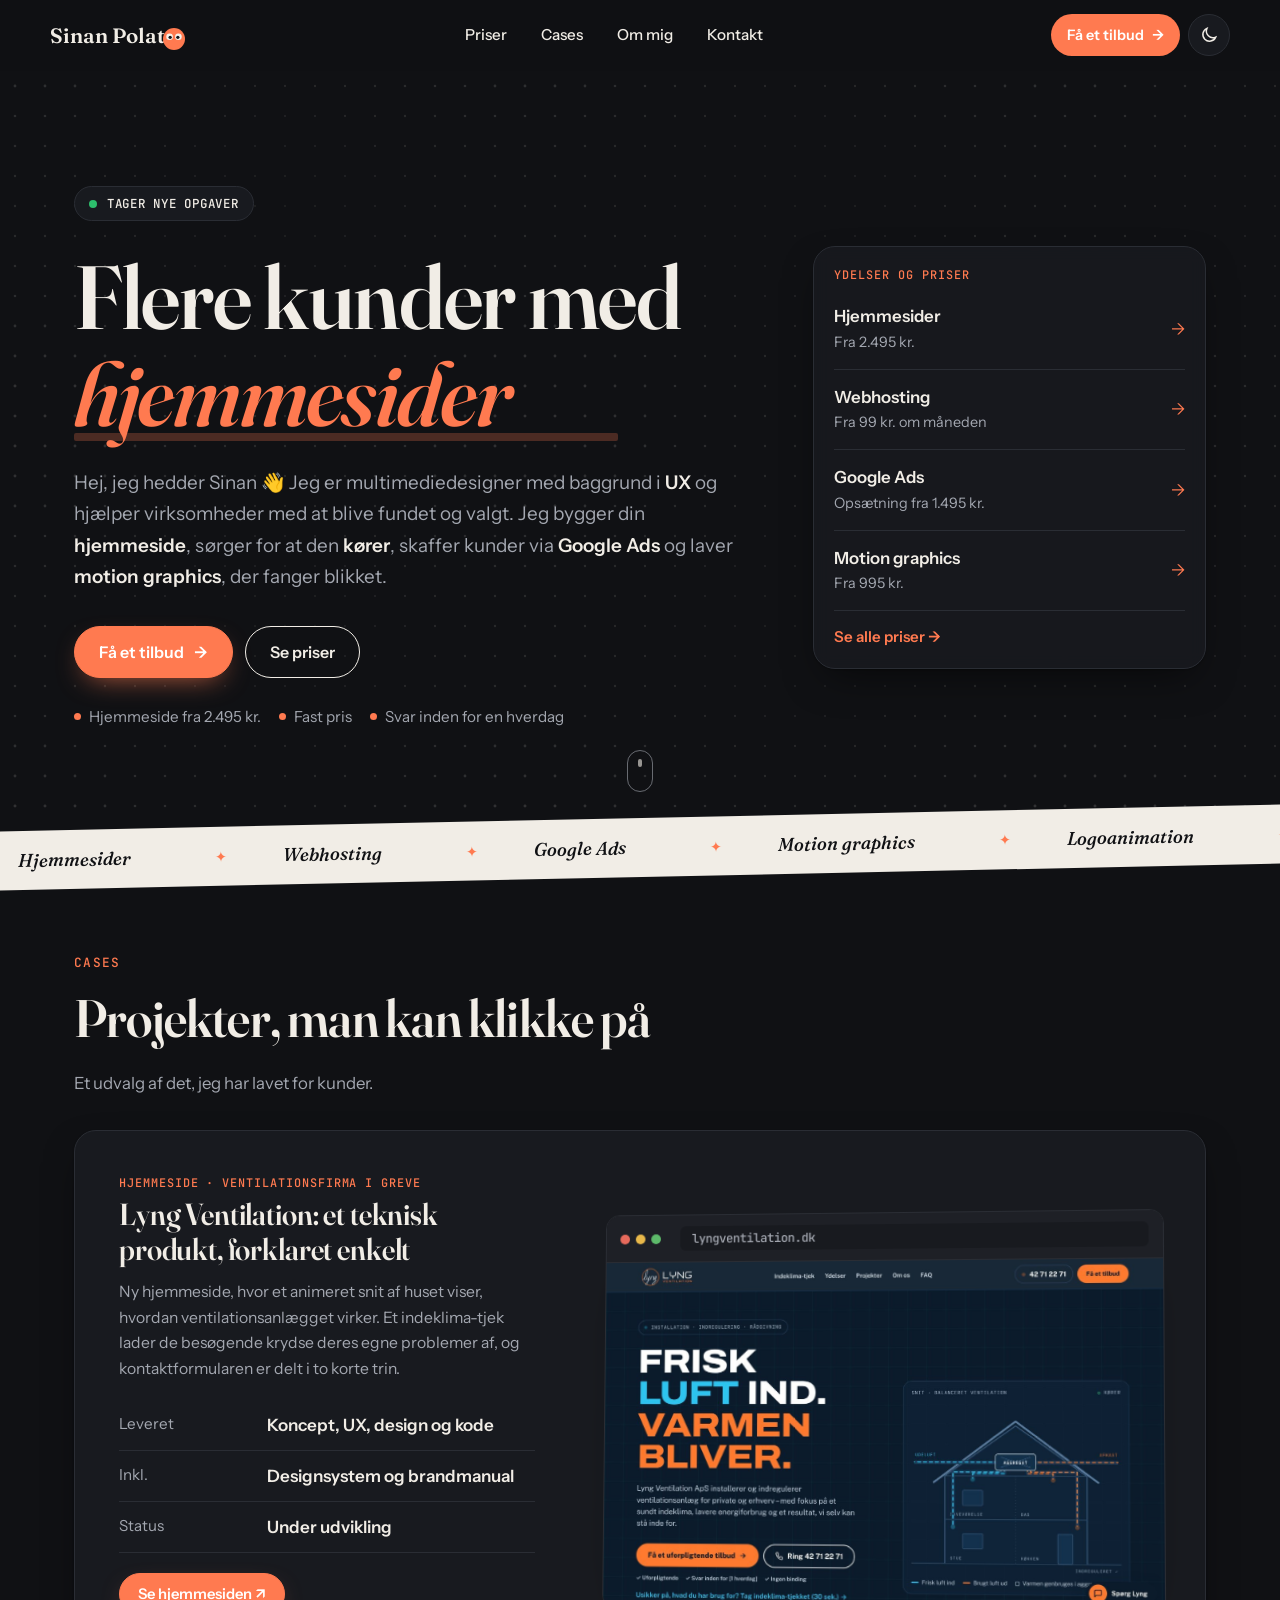
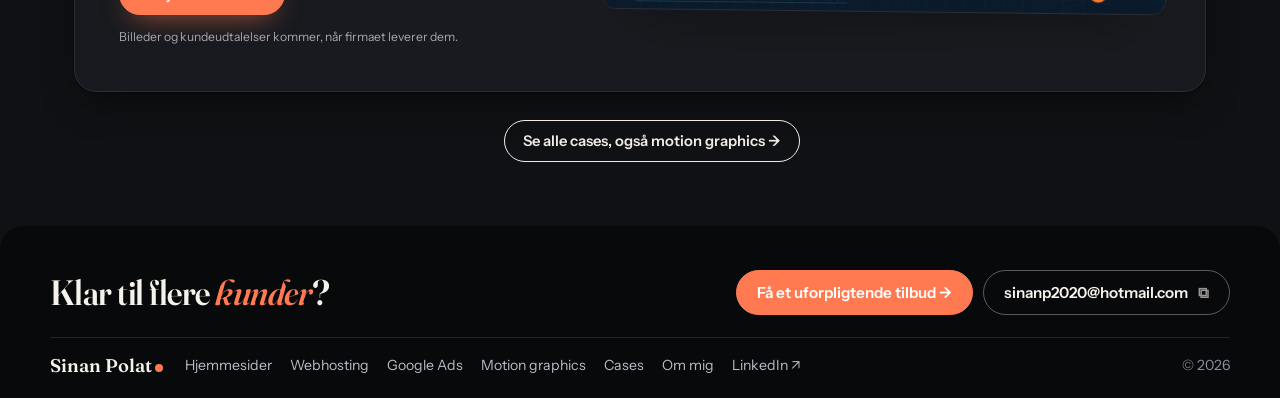
==== commit 07150ae5: "Formular: tydelig status og klar til Web3Forms" ====
--- a/index.html
+++ b/index.html
@@ -24,9 +24,9 @@
 <link rel="preconnect" href="https://fonts.googleapis.com">
 <link rel="preconnect" href="https://fonts.gstatic.com" crossorigin>
 <link rel="stylesheet" href="https://fonts.googleapis.com/css2?family=Fraunces:ital,opsz,wght@0,9..144,500..700;1,9..144,500..700&family=Instrument+Sans:wght@400;500;600&family=JetBrains+Mono:wght@500&display=swap">
-<link rel="stylesheet" href="assets/base.css?v=9">
-<link rel="stylesheet" href="assets/dot.css?v=9">
-<link rel="stylesheet" href="assets/biz.css?v=9">
+<link rel="stylesheet" href="assets/base.css?v=10">
+<link rel="stylesheet" href="assets/dot.css?v=10">
+<link rel="stylesheet" href="assets/biz.css?v=10">
 <script>
   /* Mørkt tema som standard. Har den besøgende valgt lyst, huskes det. */
   (function(){try{var t=localStorage.getItem('tema-sinanp');if(t==='light')document.documentElement.dataset.theme='light';}catch(e){}})();
@@ -119,7 +119,7 @@
 </footer>
 <div class="toast" role="status" aria-live="polite"></div>
 <div class="cta-bar" aria-label="Hurtig kontakt"><a class="button" href="kontakt/">Få et uforpligtende tilbud →</a></div>
-<script src="assets/site.js?v=9" defer></script>
-<script src="assets/dot.js?v=9" defer></script>
+<script src="assets/site.js?v=10" defer></script>
+<script src="assets/dot.js?v=10" defer></script>
 </body>
 </html>
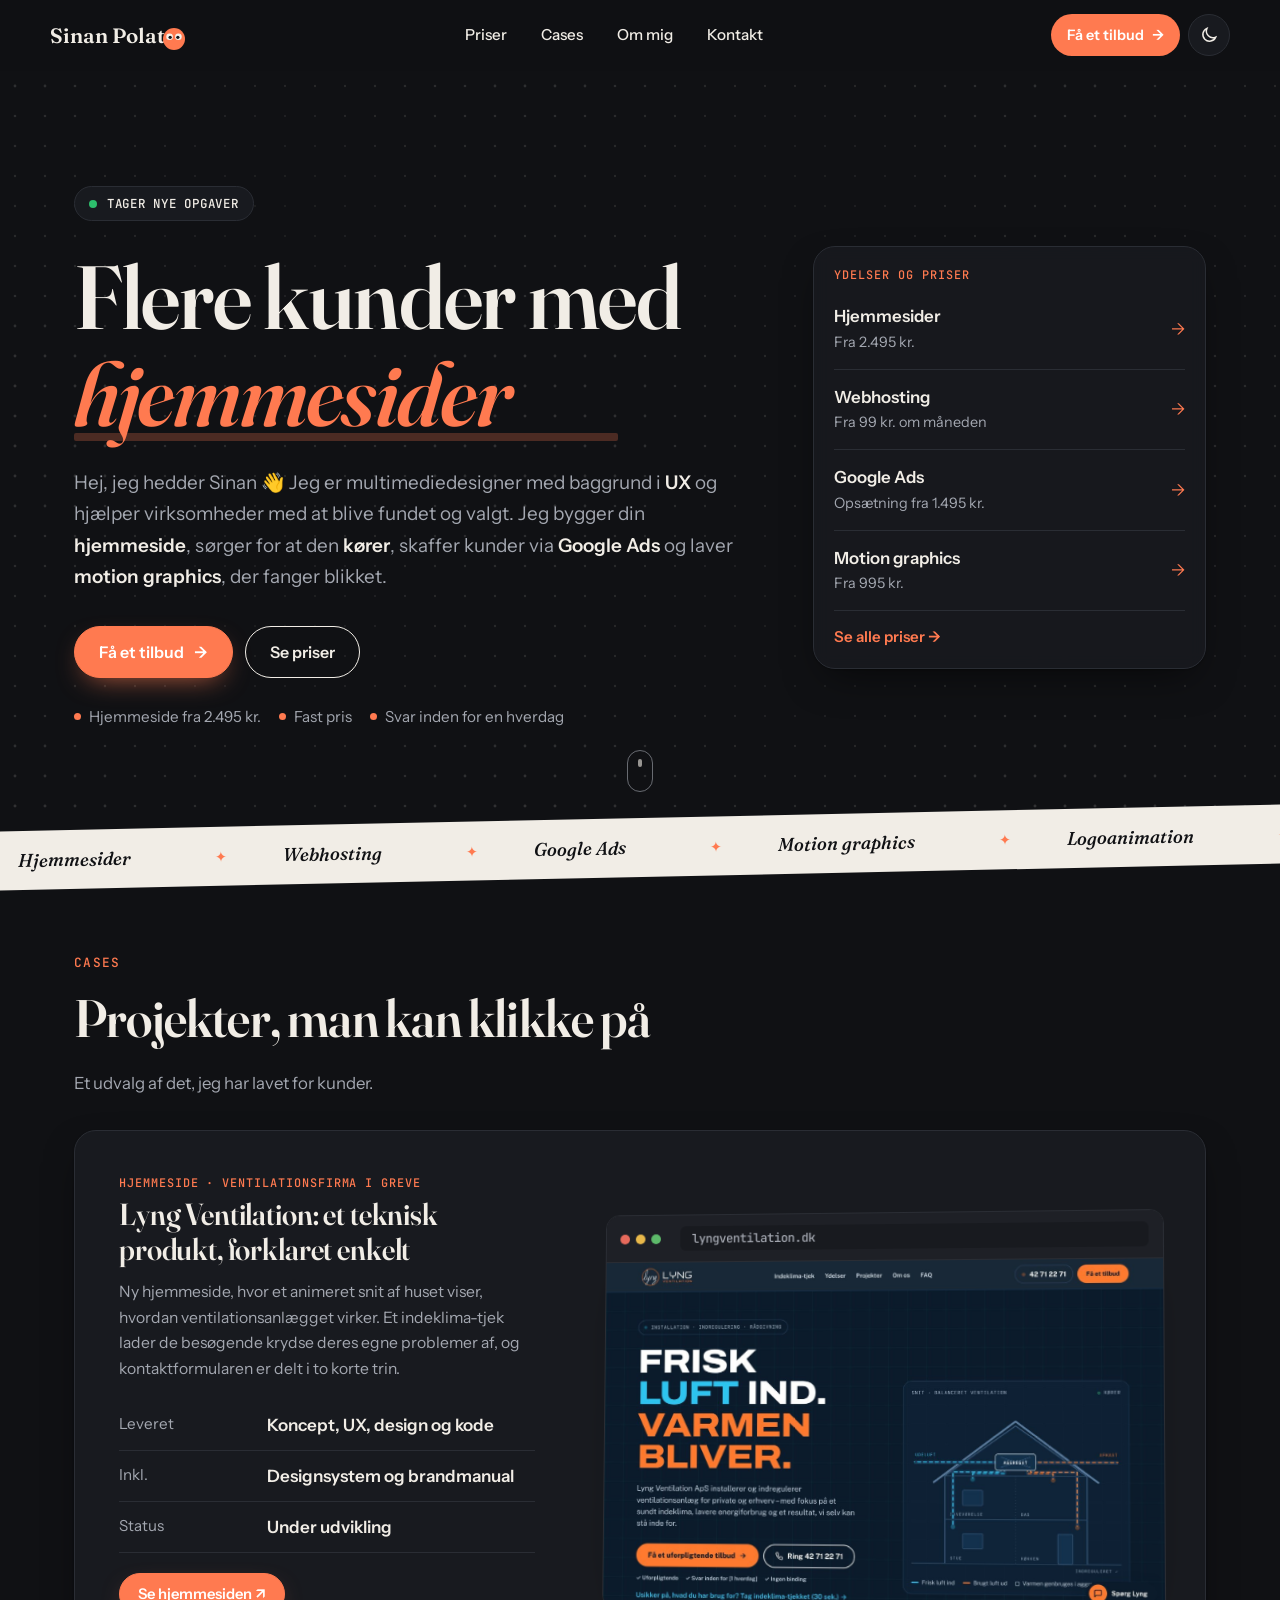
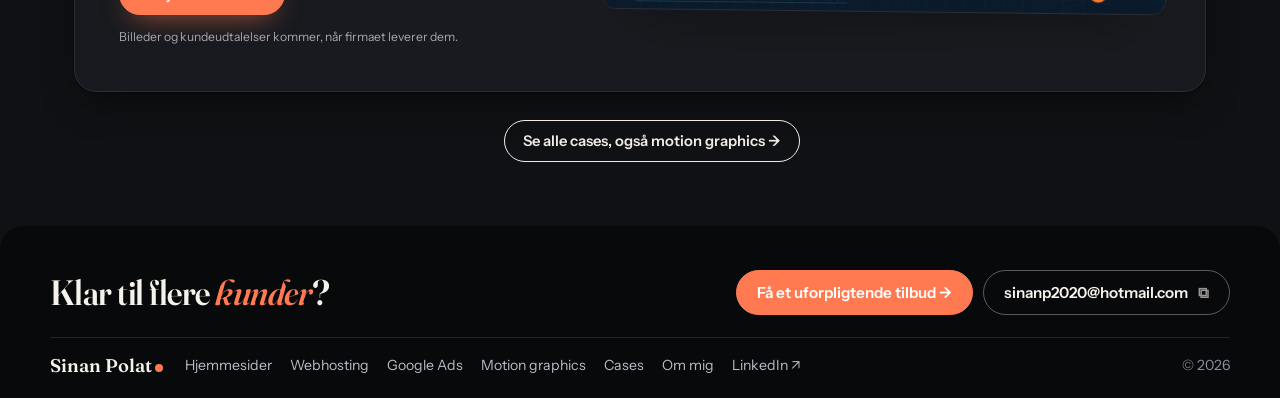
==== commit bfb8aaf4: "Bedre send-knap, ryd formular og kvittering" ====
--- a/index.html
+++ b/index.html
@@ -24,9 +24,9 @@
 <link rel="preconnect" href="https://fonts.googleapis.com">
 <link rel="preconnect" href="https://fonts.gstatic.com" crossorigin>
 <link rel="stylesheet" href="https://fonts.googleapis.com/css2?family=Fraunces:ital,opsz,wght@0,9..144,500..700;1,9..144,500..700&family=Instrument+Sans:wght@400;500;600&family=JetBrains+Mono:wght@500&display=swap">
-<link rel="stylesheet" href="assets/base.css?v=10">
-<link rel="stylesheet" href="assets/dot.css?v=10">
-<link rel="stylesheet" href="assets/biz.css?v=10">
+<link rel="stylesheet" href="assets/base.css?v=11">
+<link rel="stylesheet" href="assets/dot.css?v=11">
+<link rel="stylesheet" href="assets/biz.css?v=11">
 <script>
   /* Mørkt tema som standard. Har den besøgende valgt lyst, huskes det. */
   (function(){try{var t=localStorage.getItem('tema-sinanp');if(t==='light')document.documentElement.dataset.theme='light';}catch(e){}})();
@@ -119,7 +119,7 @@
 </footer>
 <div class="toast" role="status" aria-live="polite"></div>
 <div class="cta-bar" aria-label="Hurtig kontakt"><a class="button" href="kontakt/">Få et uforpligtende tilbud →</a></div>
-<script src="assets/site.js?v=10" defer></script>
-<script src="assets/dot.js?v=10" defer></script>
+<script src="assets/site.js?v=11" defer></script>
+<script src="assets/dot.js?v=11" defer></script>
 </body>
 </html>
--- a/assets/biz.css
+++ b/assets/biz.css
@@ -280,3 +280,28 @@
   .contact.mini .foot-brand{font-size:1rem;color:var(--ink)}
   .contact.mini .fine-mini{color:var(--muted);font-size:.85rem}
 }
+
+/* ---------- v10: send-knap og kvittering ---------- */
+.form[hidden]{display:none!important}
+.send-btn{position:relative;min-width:220px;justify-content:center;transform:none!important}
+.send-btn .send-arr{transition:transform .25s var(--ease)}
+.send-btn:hover .send-arr{transform:translateX(4px)}
+.send-btn .spinner{display:none;width:18px;height:18px;border-radius:50%;border:2.5px solid rgba(255,255,255,.35);border-top-color:#fff;animation:spin .8s linear infinite}
+.send-btn.loading .spinner{display:inline-block}
+.send-btn.loading .send-arr{display:none}
+.send-btn:disabled,.send-btn:disabled:hover{background:var(--accent)!important;border-color:var(--accent)!important;color:#fff!important;opacity:.85;cursor:progress;box-shadow:none}
+.send-btn:focus-visible{outline:3px solid color-mix(in srgb,var(--accent) 55%,transparent);outline-offset:3px}
+@keyframes spin{to{transform:rotate(360deg)}}
+@media (prefers-reduced-motion:reduce){.send-btn .spinner{animation-duration:2s}}
+#formStatus{min-height:1.3em}
+.form-ok{display:none;gap:14px;align-items:flex-start;padding:22px;border-radius:16px;background:color-mix(in srgb,#2DBE6C 13%,var(--surface));border:1px solid color-mix(in srgb,#2DBE6C 40%,var(--line));font-weight:400;outline:0}
+.form-ok.show{display:flex;animation:okIn .4s var(--ease)}
+.form-ok .ok-ico{flex:0 0 36px;height:36px;border-radius:50%;display:grid;place-items:center;background:#2DBE6C;color:#fff;font-weight:700}
+.form-ok b{display:block;font-size:1.1rem;margin-bottom:4px}
+.form-ok p{margin:0 0 10px;color:var(--muted)}
+.form-ok #okMail{color:var(--ink);font-weight:600;overflow-wrap:anywhere}
+.link-btn{background:none;border:0;padding:0;font:600 .95rem var(--sans);color:var(--accent);cursor:pointer;text-decoration:underline;text-underline-offset:3px}
+@keyframes okIn{from{opacity:0;transform:translateY(8px)}to{opacity:1;transform:none}}
+.form .field input{min-height:50px}
+.form input,.form textarea{font-size:16px} /* undgår zoom på iPhone */
+@media (max-width:640px){.send-btn{width:100%;min-width:0}.form-send{gap:10px}.form-send .form-note{width:100%;text-align:center}}
